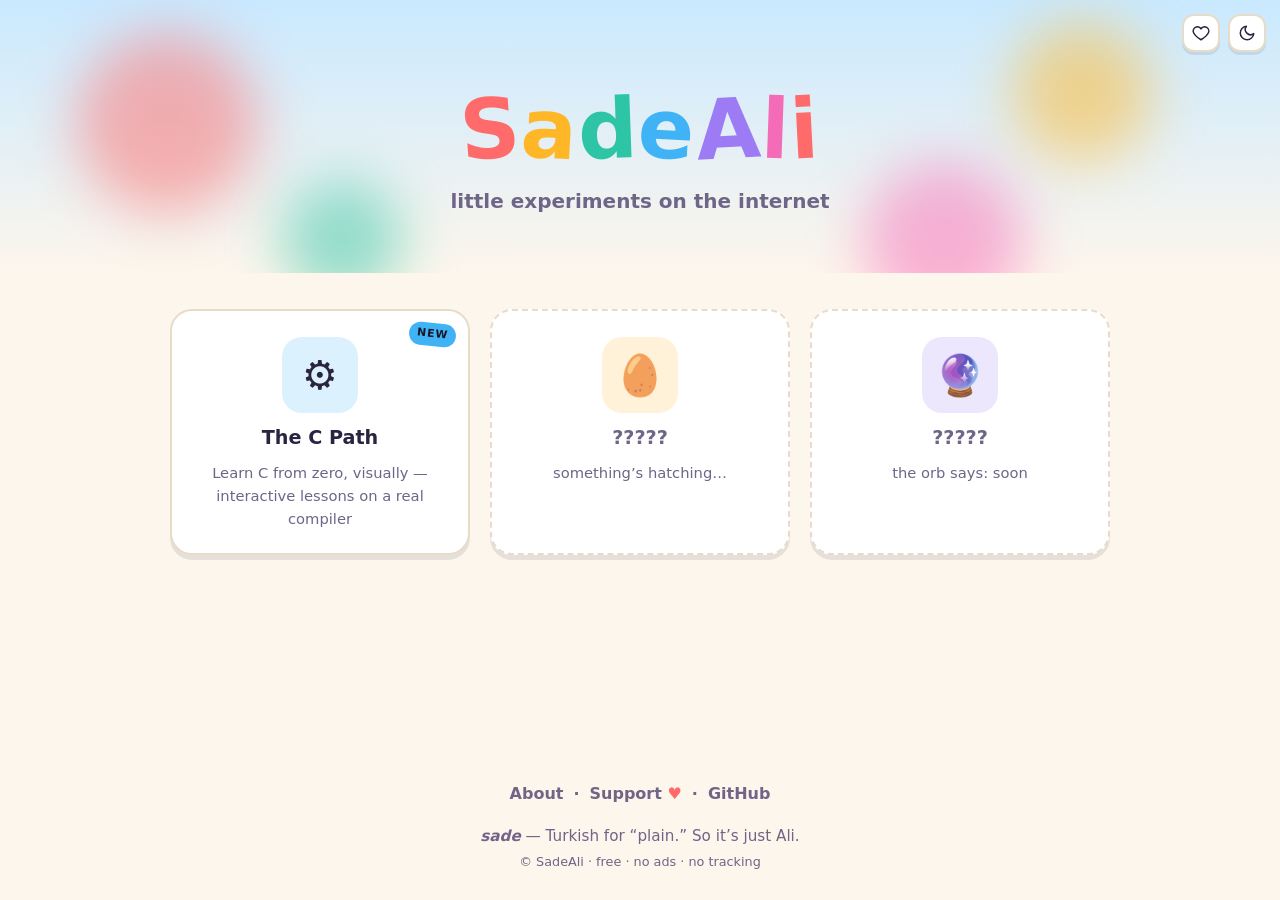
==== index.html @ f3c20641 "Review fixes: no-JS dark theme tokens, WCAG AA contrast, [hidden] guard, og:image + twitter cards, e" ====
<!DOCTYPE html>
<html lang="en">
<head>
<meta charset="UTF-8">
<meta name="viewport" content="width=device-width, initial-scale=1.0">
<title>SadeAli — little experiments on the internet</title>
<meta name="description" content="A growing toybox of small interactive experiments — games, tools and explorables. Free, in your browser, no ads, no signup.">
<meta property="og:type" content="website">
<meta property="og:title" content="SadeAli — little experiments on the internet">
<meta property="og:description" content="A growing toybox of small interactive experiments — games, tools and explorables. Free, no ads, no signup.">
<meta property="og:site_name" content="SadeAli">
<meta property="og:url" content="https://sadeali.com/">
<meta property="og:image" content="https://sadeali.com/og.png">
<meta property="og:image:width" content="1200">
<meta property="og:image:height" content="630">
<meta property="og:image:alt" content="SadeAli — little experiments on the internet">
<link rel="canonical" href="https://sadeali.com/">
<meta name="twitter:card" content="summary_large_image">
<meta name="twitter:title" content="SadeAli — little experiments on the internet">
<meta name="twitter:description" content="A growing toybox of small interactive experiments. Free, no ads, no signup.">
<meta name="twitter:image" content="https://sadeali.com/og.png">
<link rel="icon" href="data:image/svg+xml,&lt;svg xmlns='http://www.w3.org/2000/svg' viewBox='0 0 100 100'&gt;&lt;text y='.9em' font-size='90'&gt;🧸&lt;/text&gt;&lt;/svg&gt;">
<link rel="stylesheet" href="css/style.css">
<script>
(function(){var t=null;try{t=localStorage.getItem('sadeali-theme');}catch(e){}if(!t)t=matchMedia('(prefers-color-scheme: dark)').matches?'dark':'light';document.documentElement.dataset.theme=t;})();
</script>
<script type="application/ld+json">
{
  "@context": "https://schema.org",
  "@graph": [
    {"@type": "WebSite", "name": "SadeAli", "url": "https://sadeali.com/"},
    {"@type": "Person", "name": "SadeAli", "url": "https://sadeali.com/about/", "sameAs": ["https://github.com/SadeAli"]}
  ]
}
</script>
</head>
<body>
<a class="skip" href="#projects">Skip to projects</a>

<header class="hero">
  <div class="corner-controls">
    <a class="iconbtn" href="support/" title="Support this site" aria-label="Support this site">
      <svg viewBox="0 0 24 24" width="18" height="18" aria-hidden="true"><path d="M12 21s-7.5-4.6-9.7-9A5.4 5.4 0 0 1 12 6.6 5.4 5.4 0 0 1 21.7 12c-2.2 4.4-9.7 9-9.7 9Z" stroke="currentColor" stroke-width="2" fill="none" stroke-linejoin="round"/></svg>
    </a>
    <button class="iconbtn" id="themeToggle" aria-label="Toggle light or dark theme" title="Toggle theme" hidden>
      <svg class="ic-moon" viewBox="0 0 24 24" width="18" height="18" aria-hidden="true"><path d="M21 12.8A9 9 0 1 1 11.2 3a7 7 0 0 0 9.8 9.8Z" stroke="currentColor" stroke-width="2" fill="none" stroke-linejoin="round"/></svg>
      <svg class="ic-sun" viewBox="0 0 24 24" width="18" height="18" aria-hidden="true"><circle cx="12" cy="12" r="4" stroke="currentColor" stroke-width="2" fill="none"/><path d="M12 2v2m0 16v2M2 12h2m16 0h2M4.9 4.9l1.4 1.4m11.4 11.4 1.4 1.4M19.1 4.9l-1.4 1.4M6.3 17.7l-1.4 1.4" stroke="currentColor" stroke-width="2" stroke-linecap="round"/></svg>
    </button>
  </div>
  <div class="blobs" aria-hidden="true"><i class="blob b1"></i><i class="blob b2"></i><i class="blob b3"></i><i class="blob b4"></i></div>
  <h1 class="wordmark" aria-label="SadeAli"><span aria-hidden="true">S</span><span aria-hidden="true">a</span><span aria-hidden="true">d</span><span aria-hidden="true">e</span><span aria-hidden="true">A</span><span aria-hidden="true">l</span><span aria-hidden="true">i</span></h1>
  <p class="tagline">little experiments on the internet</p>
</header>

<main id="projects">
  <ul class="grid" aria-label="Projects">
    <li>
      <a class="card accent-sky" href="https://waytoc.sadeali.com/">
        <span class="badge">NEW</span>
        <span class="card-icon" aria-hidden="true">⚙️</span>
        <h2 class="card-title">The C Path</h2>
        <p class="card-tagline">Learn C from zero, visually — interactive lessons on a real compiler</p>
      </a>
    </li>
    <li>
      <div class="card card-soon accent-sunny">
        <span class="card-icon" aria-hidden="true">🥚</span>
        <h2 class="card-title">?????</h2>
        <p class="card-tagline">something’s hatching…</p>
      </div>
    </li>
    <li>
      <div class="card card-soon accent-lilac">
        <span class="card-icon" aria-hidden="true">🔮</span>
        <h2 class="card-title">?????</h2>
        <p class="card-tagline">the orb says: soon</p>
      </div>
    </li>
  </ul>
</main>

<footer class="footer">
  <nav class="footnav" aria-label="Site links">
    <a href="about/">About</a>
    <span aria-hidden="true">·</span>
    <a href="support/">Support <span class="heart-ink" aria-hidden="true">♥</span></a>
    <span aria-hidden="true">·</span>
    <a href="https://github.com/SadeAli" rel="me noopener">GitHub</a>
    <span id="supportLinks"></span>
  </nav>
  <p class="brandstory"><em lang="tr">sade</em> — Turkish for “plain.” So it’s just Ali.</p>
  <p class="fineprint">© SadeAli · free · no ads · no tracking</p>
</footer>

<script src="js/support-config.js"></script>
<script src="js/main.js"></script>
</body>
</html>
---- css/style.css ----
/* ============================================================
   sadeali.com — playful toybox theme.
   Zero dependencies, no external fonts; system rounded stack.
   Tokens first, then hero, cards, inner pages, footer.
   ============================================================ */

:root {
  --bg: #FDF6EC;
  --card: #FFFFFF;
  --ink: #2B2440;
  --muted: #6E6587;
  --line: #E8DCC8;
  --shadow: rgba(43, 36, 64, 0.10);
  --hero-from: #C9E9FF;
  --focus: #1A73AD;
  --link: #1A73AD;
  --blob-alpha: 0.5;

  --coral: #FF6B6B;
  --sunny: #FFB627;
  --mint: #2EC4A6;
  --sky: #3FB3F6;
  --lilac: #9D7BF4;
  --bubblegum: #F46BB8;
}

:root[data-theme="dark"] {
  --bg: #1A1626;
  --card: #241E35;
  --ink: #F3EEFF;
  --muted: #A79FC2;
  --line: #372E52;
  --shadow: rgba(0, 0, 0, 0.45);
  --hero-from: #2A2350;
  --focus: #9D7BF4;
  --link: var(--sky);
  --blob-alpha: 0.28;
}

/* No-JS visitors still get their preferred scheme. */
@media (prefers-color-scheme: dark) {
  :root:not([data-theme="light"]) {
    --bg: #1A1626;
    --card: #241E35;
    --ink: #F3EEFF;
    --muted: #A79FC2;
    --line: #372E52;
    --shadow: rgba(0, 0, 0, 0.45);
    --hero-from: #2A2350;
    --focus: #9D7BF4;
    --link: var(--sky);
    --blob-alpha: 0.28;
  }
}

.accent-coral { --accent: var(--coral); }
.accent-sunny { --accent: var(--sunny); }
.accent-mint { --accent: var(--mint); }
.accent-sky { --accent: var(--sky); }
.accent-lilac { --accent: var(--lilac); }
.accent-bubblegum { --accent: var(--bubblegum); }

* { box-sizing: border-box; }

/* The Stage-0 reveal depends on [hidden] beating component display rules
   (UA stylesheets don't always apply it with !important). */
[hidden] { display: none !important; }

html { height: 100%; }

body {
  margin: 0;
  min-height: 100%;
  display: flex;
  flex-direction: column;
  background: var(--bg);
  color: var(--ink);
  font-family: ui-rounded, "SF Pro Rounded", "Nunito", "Quicksand", "Varela Round", "Trebuchet MS", system-ui, sans-serif;
  line-height: 1.55;
  -webkit-font-smoothing: antialiased;
}

a { color: inherit; }

.skip {
  position: absolute;
  left: -9999px;
  top: 0;
  background: var(--card);
  color: var(--ink);
  padding: 10px 16px;
  border-radius: 0 0 12px 0;
  z-index: 20;
}
.skip:focus { left: 0; }

:is(a, button, input, [tabindex]):focus-visible {
  outline: 3px solid var(--focus);
  outline-offset: 3px;
}

/* ===== Corner controls (theme toggle, support heart) ===== */

.corner-controls {
  position: absolute;
  top: 14px;
  right: 14px;
  display: flex;
  gap: 8px;
  z-index: 5;
}

.iconbtn {
  display: inline-flex;
  align-items: center;
  justify-content: center;
  width: 38px;
  height: 38px;
  border-radius: 12px;
  border: 2px solid var(--line);
  background: var(--card);
  color: var(--ink);
  cursor: pointer;
  padding: 0;
  box-shadow: 0 3px 0 var(--shadow);
  transition: transform 0.15s ease, box-shadow 0.15s ease;
}
.iconbtn:hover { transform: translateY(-2px); box-shadow: 0 5px 0 var(--shadow); }
.iconbtn:active { transform: translateY(1px); box-shadow: 0 1px 0 var(--shadow); }

:root[data-theme="dark"] .ic-moon { display: none; }
:root:not([data-theme="dark"]) .ic-sun { display: none; }
/* No-JS visitors never get a data-theme attribute; source order lets these
   win the specificity tie so OS-dark users still see the right icon. */
@media (prefers-color-scheme: dark) {
  :root:not([data-theme="light"]) .ic-moon { display: none; }
  :root:not([data-theme="light"]) .ic-sun { display: inline; }
}

/* ===== Hero ===== */

.hero {
  position: relative;
  overflow: hidden;
  text-align: center;
  padding: 84px 20px 56px;
  background: linear-gradient(180deg, var(--hero-from) 0%, var(--bg) 100%);
}

.blobs { position: absolute; inset: 0; pointer-events: none; }

.blob {
  position: absolute;
  border-radius: 50%;
  filter: blur(28px);
  opacity: var(--blob-alpha);
  animation: drift 12s ease-in-out infinite alternate;
}
.b1 { width: 180px; height: 180px; left: 6%; top: 12%; background: var(--coral); animation-duration: 13s; }
.b2 { width: 140px; height: 140px; right: 10%; top: 8%; background: var(--sunny); animation-duration: 10s; animation-delay: -3s; }
.b3 { width: 120px; height: 120px; left: 22%; bottom: -10%; background: var(--mint); animation-duration: 15s; animation-delay: -6s; }
.b4 { width: 160px; height: 160px; right: 20%; bottom: -18%; background: var(--bubblegum); animation-duration: 11s; animation-delay: -8s; }

@keyframes drift {
  from { transform: translate(0, 0) scale(1); }
  to { transform: translate(24px, -18px) scale(1.12); }
}

.wordmark {
  position: relative;
  margin: 0;
  font-size: clamp(2.8rem, 10vw, 5.2rem);
  font-weight: 900;
  letter-spacing: 0.01em;
  line-height: 1.1;
}

.wordmark span { display: inline-block; }
.wordmark span:nth-child(1) { color: var(--coral); transform: rotate(-4deg); }
.wordmark span:nth-child(2) { color: var(--sunny); transform: rotate(3deg); }
.wordmark span:nth-child(3) { color: var(--mint); transform: rotate(-2deg); }
.wordmark span:nth-child(4) { color: var(--sky); transform: rotate(3deg); }
.wordmark span:nth-child(5) { color: var(--lilac); transform: rotate(-3deg); }
.wordmark span:nth-child(6) { color: var(--bubblegum); transform: rotate(2deg); }
.wordmark span:nth-child(7) { color: var(--coral); transform: rotate(-3deg); }

.wordmark:hover span { animation: hop 0.5s ease; }
.wordmark span:nth-child(2) { animation-delay: 0.04s; }
.wordmark span:nth-child(3) { animation-delay: 0.08s; }
.wordmark span:nth-child(4) { animation-delay: 0.12s; }
.wordmark span:nth-child(5) { animation-delay: 0.16s; }
.wordmark span:nth-child(6) { animation-delay: 0.2s; }
.wordmark span:nth-child(7) { animation-delay: 0.24s; }

@keyframes hop {
  30% { transform: translateY(-12px); }
  60% { transform: translateY(2px); }
}

.tagline {
  position: relative;
  margin: 10px 0 0;
  font-size: clamp(1rem, 3vw, 1.25rem);
  color: var(--muted);
  font-weight: 600;
}

/* ===== Project grid ===== */

main { flex: 1; width: 100%; }

.grid {
  list-style: none;
  margin: 0 auto;
  padding: 36px 20px 20px;
  max-width: 980px;
  display: grid;
  grid-template-columns: repeat(auto-fill, minmax(240px, 1fr));
  gap: 20px;
}

.grid > li { animation: rise 0.5s ease backwards; }
.grid > li:nth-child(2) { animation-delay: 0.07s; }
.grid > li:nth-child(3) { animation-delay: 0.14s; }
.grid > li:nth-child(4) { animation-delay: 0.21s; }
.grid > li:nth-child(5) { animation-delay: 0.28s; }
.grid > li:nth-child(6) { animation-delay: 0.35s; }

@keyframes rise {
  from { opacity: 0; transform: translateY(14px); }
}

.card {
  position: relative;
  display: flex;
  flex-direction: column;
  align-items: center;
  gap: 10px;
  height: 100%;
  padding: 26px 20px 22px;
  text-align: center;
  text-decoration: none;
  background: var(--card);
  border: 2px solid var(--line);
  border-radius: 22px;
  box-shadow: 0 5px 0 var(--shadow);
  transition: transform 0.18s ease, box-shadow 0.18s ease, border-color 0.18s ease;
}

a.card:hover, a.card:focus-visible {
  transform: translateY(-6px) rotate(-1.2deg);
  border-color: var(--accent);
  box-shadow: 0 11px 0 color-mix(in srgb, var(--accent) 35%, transparent);
}

.card-icon {
  display: grid;
  place-items: center;
  width: 76px;
  height: 76px;
  font-size: 40px;
  border-radius: 20px;
  background: color-mix(in srgb, var(--accent) 18%, transparent);
}

.card-title { margin: 0; font-size: 1.2rem; font-weight: 800; }
.card-tagline { margin: 0; font-size: 0.92rem; color: var(--muted); }

.badge {
  position: absolute;
  top: 12px;
  right: 12px;
  font-size: 0.68rem;
  font-weight: 900;
  letter-spacing: 0.08em;
  color: #1A1626; /* dark ink passes AA on every accent, both themes */
  background: var(--accent);
  padding: 3px 8px;
  border-radius: 999px;
  transform: rotate(6deg);
}

.card-soon { border-style: dashed; }
.card-soon .card-title, .card-soon .card-tagline { color: var(--muted); }
.card-soon .card-icon { animation: wobble 3.2s ease-in-out infinite; }
.grid > li:nth-child(even) .card-soon .card-icon { animation-delay: -1.6s; }

@keyframes wobble {
  0%, 100% { transform: rotate(0deg); }
  20% { transform: rotate(-5deg); }
  40% { transform: rotate(4deg); }
  60% { transform: rotate(-3deg); }
  80% { transform: rotate(2deg); }
}

/* ===== Inner pages (about, support, 404) ===== */

.topbar {
  display: flex;
  align-items: center;
  gap: 8px;
  padding: 14px;
}

.backlink {
  display: inline-flex;
  align-items: center;
  gap: 6px;
  font-weight: 800;
  text-decoration: none;
  padding: 8px 14px;
  border: 2px solid var(--line);
  border-radius: 12px;
  background: var(--card);
  box-shadow: 0 3px 0 var(--shadow);
  transition: transform 0.15s ease, box-shadow 0.15s ease;
}
.backlink:hover { transform: translateY(-2px); box-shadow: 0 5px 0 var(--shadow); }

.topbar-spacer { flex: 1; }

.page {
  width: 100%;
  max-width: 640px;
  margin: 0 auto;
  padding: 12px 20px 48px;
}

.page h1 {
  font-size: clamp(1.9rem, 6vw, 2.6rem);
  font-weight: 900;
  line-height: 1.15;
  margin: 0.4em 0 0.5em;
}

.page h2 { font-size: 1.25rem; font-weight: 800; margin: 1.6em 0 0.4em; }
.page p, .page li { color: var(--ink); }
.page .lede { font-size: 1.1rem; color: var(--muted); font-weight: 600; }
.page a { color: var(--link); font-weight: 700; text-decoration-thickness: 2px; }

.page ul.fancy { list-style: none; padding: 0; }
.page ul.fancy li {
  margin: 10px 0;
  padding: 12px 16px;
  background: var(--card);
  border: 2px solid var(--line);
  border-radius: 14px;
  box-shadow: 0 3px 0 var(--shadow);
}

.btnrow { display: flex; flex-wrap: wrap; gap: 12px; margin: 16px 0; }

.btn {
  display: inline-flex;
  align-items: center;
  gap: 8px;
  padding: 12px 20px;
  font-size: 1rem;
  font-weight: 800;
  font-family: inherit;
  text-decoration: none;
  color: var(--ink);
  background: color-mix(in srgb, var(--accent, var(--sky)) 26%, var(--card));
  border: 2px solid var(--accent, var(--sky));
  border-radius: 14px;
  cursor: pointer;
  box-shadow: 0 4px 0 color-mix(in srgb, var(--accent, var(--sky)) 45%, transparent);
  transition: transform 0.15s ease, box-shadow 0.15s ease;
}
.btn:hover { transform: translateY(-3px); box-shadow: 0 7px 0 color-mix(in srgb, var(--accent, var(--sky)) 45%, transparent); }
.btn:active { transform: translateY(1px); box-shadow: 0 1px 0 color-mix(in srgb, var(--accent, var(--sky)) 45%, transparent); }

.newsletter-form { display: flex; flex-wrap: wrap; gap: 10px; margin: 14px 0; }
.newsletter-form input[type="email"] {
  flex: 1;
  min-width: 200px;
  padding: 12px 14px;
  font-size: 1rem;
  font-family: inherit;
  color: var(--ink);
  background: var(--card);
  border: 2px solid var(--line);
  border-radius: 14px;
}

.supporters { list-style: none; padding: 0; display: flex; flex-wrap: wrap; gap: 10px; }
.supporters li {
  padding: 8px 14px;
  font-weight: 700;
  background: var(--card);
  border: 2px solid var(--line);
  border-radius: 999px;
  box-shadow: 0 3px 0 var(--shadow);
}

/* ===== 404 ===== */

.lost {
  flex: 1;
  display: flex;
  flex-direction: column;
  align-items: center;
  justify-content: center;
  text-align: center;
  padding: 40px 20px;
}
.lost .bigicon { font-size: 84px; animation: wobble 3.2s ease-in-out infinite; }
.lost h1 { font-size: clamp(1.8rem, 6vw, 2.4rem); font-weight: 900; margin: 12px 0 6px; }
.lost p { color: var(--muted); font-weight: 600; margin: 0 0 22px; }

/* ===== Footer ===== */

.footer {
  text-align: center;
  padding: 40px 20px 28px;
  color: var(--muted);
}

.footnav {
  display: flex;
  flex-wrap: wrap;
  align-items: center;
  justify-content: center;
  gap: 10px;
  font-weight: 700;
}
.footnav a { text-decoration: none; }
.footnav a:hover { text-decoration: underline; text-decoration-thickness: 2px; }
#supportLinks { display: contents; }

.heart-ink { color: var(--coral); }

.brandstory { margin: 18px 0 4px; font-size: 0.95rem; }
.brandstory em { font-weight: 700; }

.fineprint { margin: 0; font-size: 0.8rem; }

/* ===== Motion & small screens ===== */

@media (prefers-reduced-motion: reduce) {
  *, *::before, *::after {
    animation-duration: 0.01ms !important;
    animation-iteration-count: 1 !important;
    transition-duration: 0.01ms !important;
  }
}

@media (max-width: 480px) {
  .hero { padding: 76px 16px 44px; }
  .grid { grid-template-columns: 1fr 1fr; gap: 12px; padding: 28px 14px 16px; }
  .card { padding: 20px 12px 16px; }
  .card-icon { width: 60px; height: 60px; font-size: 32px; }
  .card-title { font-size: 1.05rem; }
  .card-tagline { font-size: 0.85rem; }
}
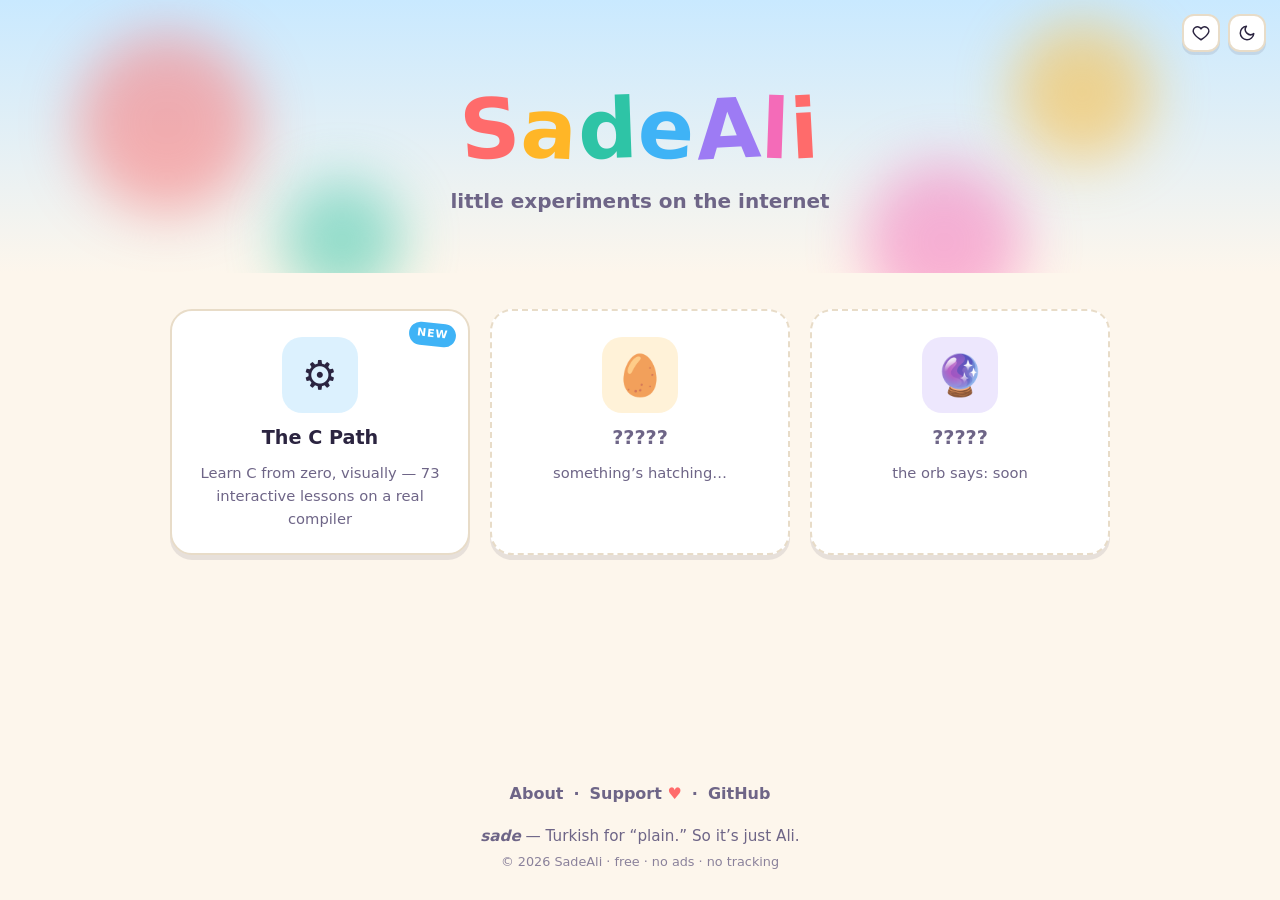
==== commit bc36dd1a: "Hub scaffolding: toybox landing page, about/support pages, Stage-0 donation switches Co-Authored-By:" ====
--- a/index.html
+++ b/index.html
@@ -10,19 +10,14 @@
 <meta property="og:description" content="A growing toybox of small interactive experiments — games, tools and explorables. Free, no ads, no signup.">
 <meta property="og:site_name" content="SadeAli">
 <meta property="og:url" content="https://sadeali.com/">
-<meta property="og:image" content="https://sadeali.com/og.png">
-<meta property="og:image:width" content="1200">
-<meta property="og:image:height" content="630">
-<meta property="og:image:alt" content="SadeAli — little experiments on the internet">
 <link rel="canonical" href="https://sadeali.com/">
-<meta name="twitter:card" content="summary_large_image">
+<meta name="twitter:card" content="summary">
 <meta name="twitter:title" content="SadeAli — little experiments on the internet">
 <meta name="twitter:description" content="A growing toybox of small interactive experiments. Free, no ads, no signup.">
-<meta name="twitter:image" content="https://sadeali.com/og.png">
 <link rel="icon" href="data:image/svg+xml,&lt;svg xmlns='http://www.w3.org/2000/svg' viewBox='0 0 100 100'&gt;&lt;text y='.9em' font-size='90'&gt;🧸&lt;/text&gt;&lt;/svg&gt;">
 <link rel="stylesheet" href="css/style.css">
 <script>
-(function(){var t=null;try{t=localStorage.getItem('sadeali-theme');}catch(e){}if(!t)t=matchMedia('(prefers-color-scheme: dark)').matches?'dark':'light';document.documentElement.dataset.theme=t;})();
+(function(){try{var t=localStorage.getItem('sadeali-theme');if(!t)t=matchMedia('(prefers-color-scheme: dark)').matches?'dark':'light';document.documentElement.dataset.theme=t;}catch(e){}})();
 </script>
 <script type="application/ld+json">
 {
@@ -42,7 +37,7 @@
     <a class="iconbtn" href="support/" title="Support this site" aria-label="Support this site">
       <svg viewBox="0 0 24 24" width="18" height="18" aria-hidden="true"><path d="M12 21s-7.5-4.6-9.7-9A5.4 5.4 0 0 1 12 6.6 5.4 5.4 0 0 1 21.7 12c-2.2 4.4-9.7 9-9.7 9Z" stroke="currentColor" stroke-width="2" fill="none" stroke-linejoin="round"/></svg>
     </a>
-    <button class="iconbtn" id="themeToggle" aria-label="Toggle light or dark theme" title="Toggle theme" hidden>
+    <button class="iconbtn" id="themeToggle" aria-label="Toggle light or dark theme" title="Toggle theme">
       <svg class="ic-moon" viewBox="0 0 24 24" width="18" height="18" aria-hidden="true"><path d="M21 12.8A9 9 0 1 1 11.2 3a7 7 0 0 0 9.8 9.8Z" stroke="currentColor" stroke-width="2" fill="none" stroke-linejoin="round"/></svg>
       <svg class="ic-sun" viewBox="0 0 24 24" width="18" height="18" aria-hidden="true"><circle cx="12" cy="12" r="4" stroke="currentColor" stroke-width="2" fill="none"/><path d="M12 2v2m0 16v2M2 12h2m16 0h2M4.9 4.9l1.4 1.4m11.4 11.4 1.4 1.4M19.1 4.9l-1.4 1.4M6.3 17.7l-1.4 1.4" stroke="currentColor" stroke-width="2" stroke-linecap="round"/></svg>
     </button>
@@ -59,7 +54,7 @@
         <span class="badge">NEW</span>
         <span class="card-icon" aria-hidden="true">⚙️</span>
         <h2 class="card-title">The C Path</h2>
-        <p class="card-tagline">Learn C from zero, visually — interactive lessons on a real compiler</p>
+        <p class="card-tagline">Learn C from zero, visually — 73 interactive lessons on a real compiler</p>
       </a>
     </li>
     <li>
@@ -89,7 +84,7 @@
     <span id="supportLinks"></span>
   </nav>
   <p class="brandstory"><em lang="tr">sade</em> — Turkish for “plain.” So it’s just Ali.</p>
-  <p class="fineprint">© SadeAli · free · no ads · no tracking</p>
+  <p class="fineprint">© 2026 SadeAli · free · no ads · no tracking</p>
 </footer>
 
 <script src="js/support-config.js"></script>
--- a/css/style.css
+++ b/css/style.css
@@ -12,9 +12,7 @@
   --line: #E8DCC8;
   --shadow: rgba(43, 36, 64, 0.10);
   --hero-from: #C9E9FF;
-  --focus: #1A73AD;
-  --link: #1A73AD;
-  --blob-alpha: 0.5;
+  --focus: #3FB3F6;
 
   --coral: #FF6B6B;
   --sunny: #FFB627;
@@ -33,8 +31,6 @@
   --shadow: rgba(0, 0, 0, 0.45);
   --hero-from: #2A2350;
   --focus: #9D7BF4;
-  --link: var(--sky);
-  --blob-alpha: 0.28;
 }
 
 /* No-JS visitors still get their preferred scheme. */
@@ -48,8 +44,6 @@
     --shadow: rgba(0, 0, 0, 0.45);
     --hero-from: #2A2350;
     --focus: #9D7BF4;
-    --link: var(--sky);
-    --blob-alpha: 0.28;
   }
 }
 
@@ -62,10 +56,6 @@
 
 * { box-sizing: border-box; }
 
-/* The Stage-0 reveal depends on [hidden] beating component display rules
-   (UA stylesheets don't always apply it with !important). */
-[hidden] { display: none !important; }
-
 html { height: 100%; }
 
 body {
@@ -97,6 +87,7 @@
 :is(a, button, input, [tabindex]):focus-visible {
   outline: 3px solid var(--focus);
   outline-offset: 3px;
+  border-radius: 6px;
 }
 
 /* ===== Corner controls (theme toggle, support heart) ===== */
@@ -130,12 +121,6 @@
 
 :root[data-theme="dark"] .ic-moon { display: none; }
 :root:not([data-theme="dark"]) .ic-sun { display: none; }
-/* No-JS visitors never get a data-theme attribute; source order lets these
-   win the specificity tie so OS-dark users still see the right icon. */
-@media (prefers-color-scheme: dark) {
-  :root:not([data-theme="light"]) .ic-moon { display: none; }
-  :root:not([data-theme="light"]) .ic-sun { display: inline; }
-}
 
 /* ===== Hero ===== */
 
@@ -153,9 +138,10 @@
   position: absolute;
   border-radius: 50%;
   filter: blur(28px);
-  opacity: var(--blob-alpha);
+  opacity: 0.5;
   animation: drift 12s ease-in-out infinite alternate;
 }
+:root[data-theme="dark"] .blob { opacity: 0.28; }
 .b1 { width: 180px; height: 180px; left: 6%; top: 12%; background: var(--coral); animation-duration: 13s; }
 .b2 { width: 140px; height: 140px; right: 10%; top: 8%; background: var(--sunny); animation-duration: 10s; animation-delay: -3s; }
 .b3 { width: 120px; height: 120px; left: 22%; bottom: -10%; background: var(--mint); animation-duration: 15s; animation-delay: -6s; }
@@ -273,17 +259,18 @@
   font-size: 0.68rem;
   font-weight: 900;
   letter-spacing: 0.08em;
-  color: #1A1626; /* dark ink passes AA on every accent, both themes */
+  color: #fff;
   background: var(--accent);
   padding: 3px 8px;
   border-radius: 999px;
   transform: rotate(6deg);
 }
+:root[data-theme="dark"] .badge { color: #1A1626; }
 
 .card-soon { border-style: dashed; }
 .card-soon .card-title, .card-soon .card-tagline { color: var(--muted); }
 .card-soon .card-icon { animation: wobble 3.2s ease-in-out infinite; }
-.grid > li:nth-child(even) .card-soon .card-icon { animation-delay: -1.6s; }
+.card-soon:nth-of-type(odd) .card-icon { animation-delay: -1.6s; }
 
 @keyframes wobble {
   0%, 100% { transform: rotate(0deg); }
@@ -336,7 +323,8 @@
 .page h2 { font-size: 1.25rem; font-weight: 800; margin: 1.6em 0 0.4em; }
 .page p, .page li { color: var(--ink); }
 .page .lede { font-size: 1.1rem; color: var(--muted); font-weight: 600; }
-.page a { color: var(--link); font-weight: 700; text-decoration-thickness: 2px; }
+.page a { color: var(--sky); font-weight: 700; text-decoration-thickness: 2px; }
+:root:not([data-theme="dark"]) .page a { color: #1D7FBF; }
 
 .page ul.fancy { list-style: none; padding: 0; }
 .page ul.fancy li {
@@ -433,7 +421,7 @@
 .brandstory { margin: 18px 0 4px; font-size: 0.95rem; }
 .brandstory em { font-weight: 700; }
 
-.fineprint { margin: 0; font-size: 0.8rem; }
+.fineprint { margin: 0; font-size: 0.8rem; opacity: 0.8; }
 
 /* ===== Motion & small screens ===== */
 
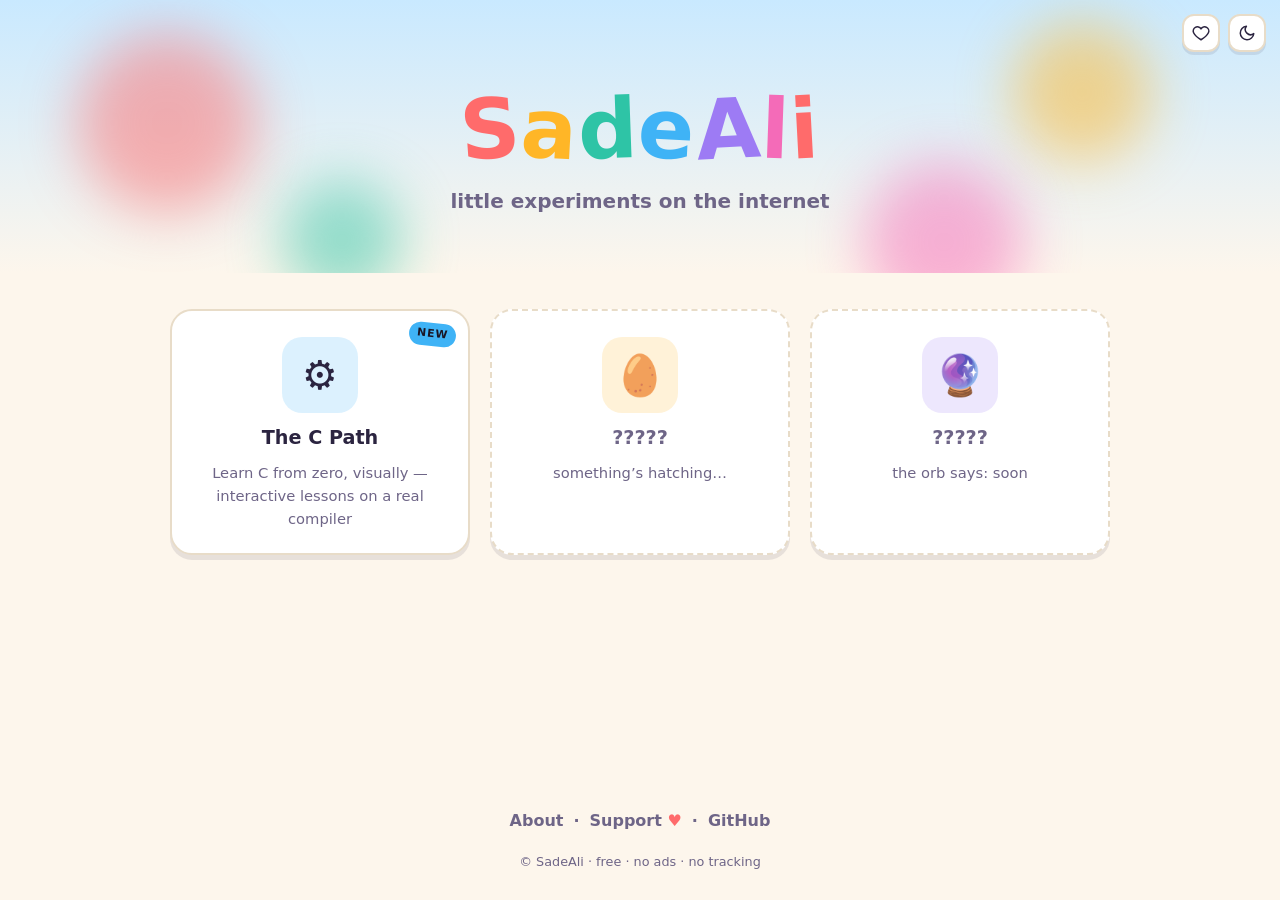
==== commit 8c005cff: "Identity round 2: drop name-meaning copy, reposition maker as programmer/security/artist, wire 5-pla" ====
--- a/index.html
+++ b/index.html
@@ -4,20 +4,25 @@
 <meta charset="UTF-8">
 <meta name="viewport" content="width=device-width, initial-scale=1.0">
 <title>SadeAli — little experiments on the internet</title>
-<meta name="description" content="A growing toybox of small interactive experiments — games, tools and explorables. Free, in your browser, no ads, no signup.">
+<meta name="description" content="A growing collection of small interactive experiments — games, tools and explorables. Free, in your browser, no ads, no signup.">
 <meta property="og:type" content="website">
 <meta property="og:title" content="SadeAli — little experiments on the internet">
-<meta property="og:description" content="A growing toybox of small interactive experiments — games, tools and explorables. Free, no ads, no signup.">
+<meta property="og:description" content="A growing collection of small interactive experiments — games, tools and explorables. Free, no ads, no signup.">
 <meta property="og:site_name" content="SadeAli">
 <meta property="og:url" content="https://sadeali.com/">
+<meta property="og:image" content="https://sadeali.com/og.png">
+<meta property="og:image:width" content="1200">
+<meta property="og:image:height" content="630">
+<meta property="og:image:alt" content="SadeAli — little experiments on the internet">
 <link rel="canonical" href="https://sadeali.com/">
-<meta name="twitter:card" content="summary">
+<meta name="twitter:card" content="summary_large_image">
 <meta name="twitter:title" content="SadeAli — little experiments on the internet">
-<meta name="twitter:description" content="A growing toybox of small interactive experiments. Free, no ads, no signup.">
-<link rel="icon" href="data:image/svg+xml,&lt;svg xmlns='http://www.w3.org/2000/svg' viewBox='0 0 100 100'&gt;&lt;text y='.9em' font-size='90'&gt;🧸&lt;/text&gt;&lt;/svg&gt;">
+<meta name="twitter:description" content="A growing collection of small interactive experiments. Free, no ads, no signup.">
+<meta name="twitter:image" content="https://sadeali.com/og.png">
+<link rel="icon" href="data:image/svg+xml,&lt;svg xmlns='http://www.w3.org/2000/svg' viewBox='0 0 100 100'&gt;&lt;text y='.9em' font-size='90'&gt;🧪&lt;/text&gt;&lt;/svg&gt;">
 <link rel="stylesheet" href="css/style.css">
 <script>
-(function(){try{var t=localStorage.getItem('sadeali-theme');if(!t)t=matchMedia('(prefers-color-scheme: dark)').matches?'dark':'light';document.documentElement.dataset.theme=t;}catch(e){}})();
+(function(){var t=null;try{t=localStorage.getItem('sadeali-theme');}catch(e){}if(!t)t=matchMedia('(prefers-color-scheme: dark)').matches?'dark':'light';document.documentElement.dataset.theme=t;})();
 </script>
 <script type="application/ld+json">
 {
@@ -37,7 +42,7 @@
     <a class="iconbtn" href="support/" title="Support this site" aria-label="Support this site">
       <svg viewBox="0 0 24 24" width="18" height="18" aria-hidden="true"><path d="M12 21s-7.5-4.6-9.7-9A5.4 5.4 0 0 1 12 6.6 5.4 5.4 0 0 1 21.7 12c-2.2 4.4-9.7 9-9.7 9Z" stroke="currentColor" stroke-width="2" fill="none" stroke-linejoin="round"/></svg>
     </a>
-    <button class="iconbtn" id="themeToggle" aria-label="Toggle light or dark theme" title="Toggle theme">
+    <button class="iconbtn" id="themeToggle" aria-label="Toggle light or dark theme" title="Toggle theme" hidden>
       <svg class="ic-moon" viewBox="0 0 24 24" width="18" height="18" aria-hidden="true"><path d="M21 12.8A9 9 0 1 1 11.2 3a7 7 0 0 0 9.8 9.8Z" stroke="currentColor" stroke-width="2" fill="none" stroke-linejoin="round"/></svg>
       <svg class="ic-sun" viewBox="0 0 24 24" width="18" height="18" aria-hidden="true"><circle cx="12" cy="12" r="4" stroke="currentColor" stroke-width="2" fill="none"/><path d="M12 2v2m0 16v2M2 12h2m16 0h2M4.9 4.9l1.4 1.4m11.4 11.4 1.4 1.4M19.1 4.9l-1.4 1.4M6.3 17.7l-1.4 1.4" stroke="currentColor" stroke-width="2" stroke-linecap="round"/></svg>
     </button>
@@ -54,7 +59,7 @@
         <span class="badge">NEW</span>
         <span class="card-icon" aria-hidden="true">⚙️</span>
         <h2 class="card-title">The C Path</h2>
-        <p class="card-tagline">Learn C from zero, visually — 73 interactive lessons on a real compiler</p>
+        <p class="card-tagline">Learn C from zero, visually — interactive lessons on a real compiler</p>
       </a>
     </li>
     <li>
@@ -83,8 +88,7 @@
     <a href="https://github.com/SadeAli" rel="me noopener">GitHub</a>
     <span id="supportLinks"></span>
   </nav>
-  <p class="brandstory"><em lang="tr">sade</em> — Turkish for “plain.” So it’s just Ali.</p>
-  <p class="fineprint">© 2026 SadeAli · free · no ads · no tracking</p>
+  <p class="fineprint">© SadeAli · free · no ads · no tracking</p>
 </footer>
 
 <script src="js/support-config.js"></script>
--- a/css/style.css
+++ b/css/style.css
@@ -1,5 +1,5 @@
 /* ============================================================
-   sadeali.com — playful toybox theme.
+   sadeali.com — playful theme.
    Zero dependencies, no external fonts; system rounded stack.
    Tokens first, then hero, cards, inner pages, footer.
    ============================================================ */
@@ -12,7 +12,9 @@
   --line: #E8DCC8;
   --shadow: rgba(43, 36, 64, 0.10);
   --hero-from: #C9E9FF;
-  --focus: #3FB3F6;
+  --focus: #1A73AD;
+  --link: #1A73AD;
+  --blob-alpha: 0.5;
 
   --coral: #FF6B6B;
   --sunny: #FFB627;
@@ -31,6 +33,8 @@
   --shadow: rgba(0, 0, 0, 0.45);
   --hero-from: #2A2350;
   --focus: #9D7BF4;
+  --link: var(--sky);
+  --blob-alpha: 0.28;
 }
 
 /* No-JS visitors still get their preferred scheme. */
@@ -44,6 +48,8 @@
     --shadow: rgba(0, 0, 0, 0.45);
     --hero-from: #2A2350;
     --focus: #9D7BF4;
+    --link: var(--sky);
+    --blob-alpha: 0.28;
   }
 }
 
@@ -56,6 +62,10 @@
 
 * { box-sizing: border-box; }
 
+/* The Stage-0 reveal depends on [hidden] beating component display rules
+   (UA stylesheets don't always apply it with !important). */
+[hidden] { display: none !important; }
+
 html { height: 100%; }
 
 body {
@@ -87,7 +97,6 @@
 :is(a, button, input, [tabindex]):focus-visible {
   outline: 3px solid var(--focus);
   outline-offset: 3px;
-  border-radius: 6px;
 }
 
 /* ===== Corner controls (theme toggle, support heart) ===== */
@@ -121,6 +130,12 @@
 
 :root[data-theme="dark"] .ic-moon { display: none; }
 :root:not([data-theme="dark"]) .ic-sun { display: none; }
+/* No-JS visitors never get a data-theme attribute; source order lets these
+   win the specificity tie so OS-dark users still see the right icon. */
+@media (prefers-color-scheme: dark) {
+  :root:not([data-theme="light"]) .ic-moon { display: none; }
+  :root:not([data-theme="light"]) .ic-sun { display: inline; }
+}
 
 /* ===== Hero ===== */
 
@@ -138,10 +153,9 @@
   position: absolute;
   border-radius: 50%;
   filter: blur(28px);
-  opacity: 0.5;
+  opacity: var(--blob-alpha);
   animation: drift 12s ease-in-out infinite alternate;
 }
-:root[data-theme="dark"] .blob { opacity: 0.28; }
 .b1 { width: 180px; height: 180px; left: 6%; top: 12%; background: var(--coral); animation-duration: 13s; }
 .b2 { width: 140px; height: 140px; right: 10%; top: 8%; background: var(--sunny); animation-duration: 10s; animation-delay: -3s; }
 .b3 { width: 120px; height: 120px; left: 22%; bottom: -10%; background: var(--mint); animation-duration: 15s; animation-delay: -6s; }
@@ -259,18 +273,17 @@
   font-size: 0.68rem;
   font-weight: 900;
   letter-spacing: 0.08em;
-  color: #fff;
+  color: #1A1626; /* dark ink passes AA on every accent, both themes */
   background: var(--accent);
   padding: 3px 8px;
   border-radius: 999px;
   transform: rotate(6deg);
 }
-:root[data-theme="dark"] .badge { color: #1A1626; }
 
 .card-soon { border-style: dashed; }
 .card-soon .card-title, .card-soon .card-tagline { color: var(--muted); }
 .card-soon .card-icon { animation: wobble 3.2s ease-in-out infinite; }
-.card-soon:nth-of-type(odd) .card-icon { animation-delay: -1.6s; }
+.grid > li:nth-child(even) .card-soon .card-icon { animation-delay: -1.6s; }
 
 @keyframes wobble {
   0%, 100% { transform: rotate(0deg); }
@@ -323,8 +336,7 @@
 .page h2 { font-size: 1.25rem; font-weight: 800; margin: 1.6em 0 0.4em; }
 .page p, .page li { color: var(--ink); }
 .page .lede { font-size: 1.1rem; color: var(--muted); font-weight: 600; }
-.page a { color: var(--sky); font-weight: 700; text-decoration-thickness: 2px; }
-:root:not([data-theme="dark"]) .page a { color: #1D7FBF; }
+.page a { color: var(--link); font-weight: 700; text-decoration-thickness: 2px; }
 
 .page ul.fancy { list-style: none; padding: 0; }
 .page ul.fancy li {
@@ -418,10 +430,7 @@
 
 .heart-ink { color: var(--coral); }
 
-.brandstory { margin: 18px 0 4px; font-size: 0.95rem; }
-.brandstory em { font-weight: 700; }
-
-.fineprint { margin: 0; font-size: 0.8rem; opacity: 0.8; }
+.fineprint { margin: 18px 0 0; font-size: 0.8rem; }
 
 /* ===== Motion & small screens ===== */
 
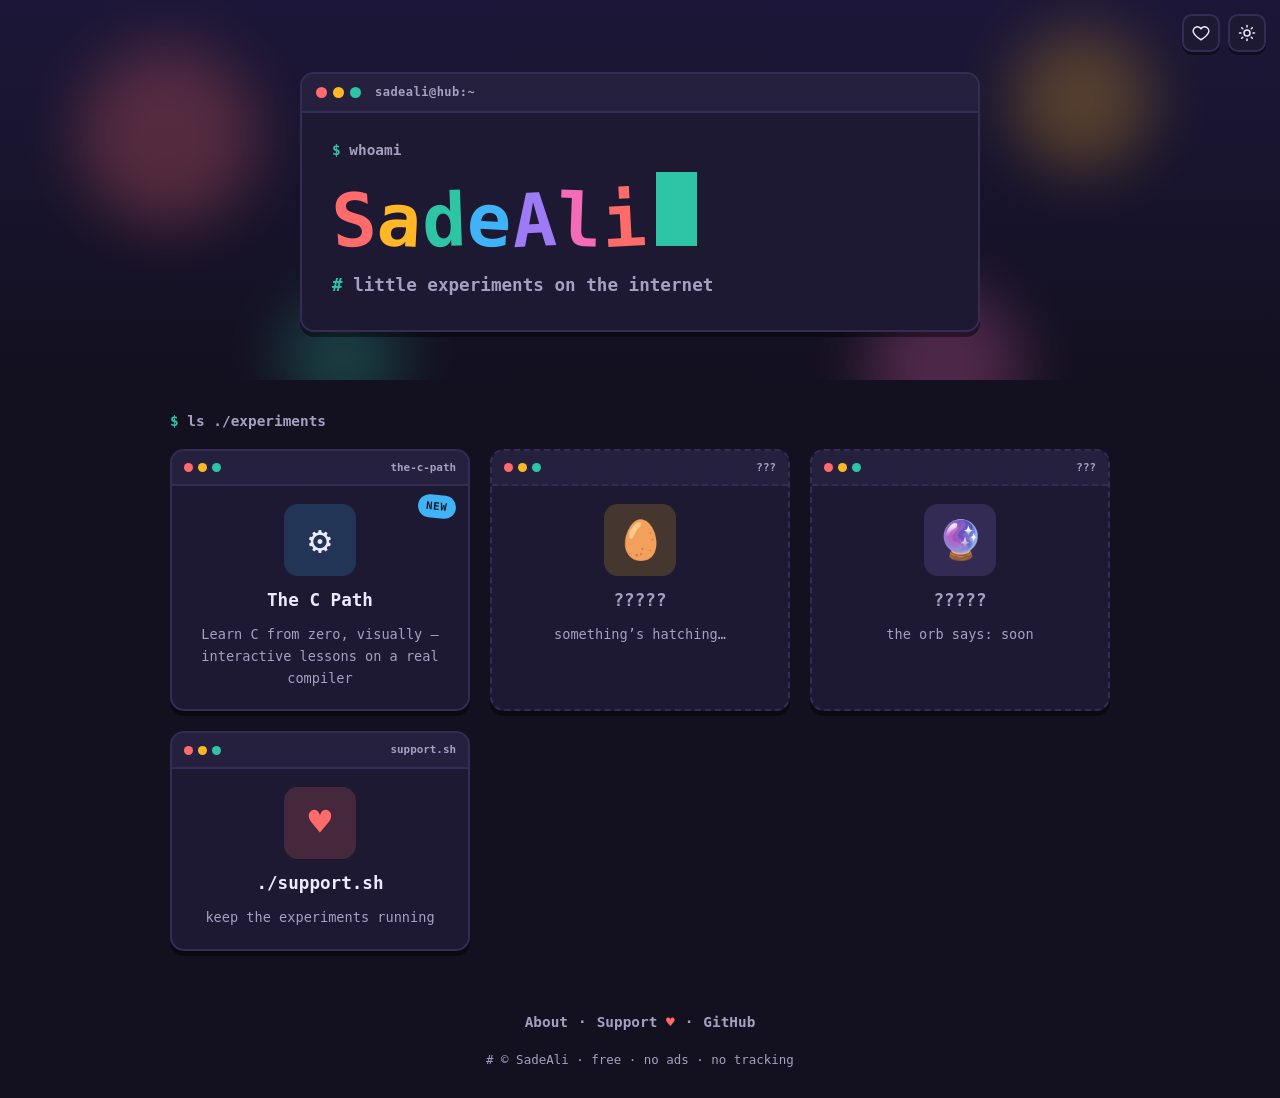
==== commit 34aa951c: "Friendly-terminal theme: dark-first mono design, terminal-window chrome, support.sh card - Hero and " ====
--- a/index.html
+++ b/index.html
@@ -22,7 +22,7 @@
 <link rel="icon" href="data:image/svg+xml,&lt;svg xmlns='http://www.w3.org/2000/svg' viewBox='0 0 100 100'&gt;&lt;text y='.9em' font-size='90'&gt;🧪&lt;/text&gt;&lt;/svg&gt;">
 <link rel="stylesheet" href="css/style.css">
 <script>
-(function(){var t=null;try{t=localStorage.getItem('sadeali-theme');}catch(e){}if(!t)t=matchMedia('(prefers-color-scheme: dark)').matches?'dark':'light';document.documentElement.dataset.theme=t;})();
+(function(){var t=null;try{t=localStorage.getItem('sadeali-theme');}catch(e){}document.documentElement.dataset.theme=(t==='light')?'light':'dark';})();
 </script>
 <script type="application/ld+json">
 {
@@ -39,7 +39,7 @@
 
 <header class="hero">
   <div class="corner-controls">
-    <a class="iconbtn" href="support/" title="Support this site" aria-label="Support this site">
+    <a class="iconbtn heartbtn" href="support/" title="Support this site" aria-label="Support this site">
       <svg viewBox="0 0 24 24" width="18" height="18" aria-hidden="true"><path d="M12 21s-7.5-4.6-9.7-9A5.4 5.4 0 0 1 12 6.6 5.4 5.4 0 0 1 21.7 12c-2.2 4.4-9.7 9-9.7 9Z" stroke="currentColor" stroke-width="2" fill="none" stroke-linejoin="round"/></svg>
     </a>
     <button class="iconbtn" id="themeToggle" aria-label="Toggle light or dark theme" title="Toggle theme" hidden>
@@ -48,35 +48,55 @@
     </button>
   </div>
   <div class="blobs" aria-hidden="true"><i class="blob b1"></i><i class="blob b2"></i><i class="blob b3"></i><i class="blob b4"></i></div>
-  <h1 class="wordmark" aria-label="SadeAli"><span aria-hidden="true">S</span><span aria-hidden="true">a</span><span aria-hidden="true">d</span><span aria-hidden="true">e</span><span aria-hidden="true">A</span><span aria-hidden="true">l</span><span aria-hidden="true">i</span></h1>
-  <p class="tagline">little experiments on the internet</p>
+  <div class="term hero-term">
+    <div class="term-bar" aria-hidden="true"><i class="dot d1"></i><i class="dot d2"></i><i class="dot d3"></i><span class="term-title">sadeali@hub:~</span></div>
+    <div class="term-body">
+      <p class="promptline" aria-hidden="true"><span class="prompt">$</span> whoami</p>
+      <h1 class="wordmark" aria-label="SadeAli"><span aria-hidden="true">S</span><span aria-hidden="true">a</span><span aria-hidden="true">d</span><span aria-hidden="true">e</span><span aria-hidden="true">A</span><span aria-hidden="true">l</span><span aria-hidden="true">i</span><span class="cursor" aria-hidden="true"></span></h1>
+      <p class="tagline"><span class="comment-hash" aria-hidden="true"># </span>little experiments on the internet</p>
+    </div>
+  </div>
 </header>
 
 <main id="projects">
-  <ul class="grid" aria-label="Projects">
-    <li>
-      <a class="card accent-sky" href="https://waytoc.sadeali.com/">
-        <span class="badge">NEW</span>
-        <span class="card-icon" aria-hidden="true">⚙️</span>
-        <h2 class="card-title">The C Path</h2>
-        <p class="card-tagline">Learn C from zero, visually — interactive lessons on a real compiler</p>
-      </a>
-    </li>
-    <li>
-      <div class="card card-soon accent-sunny">
-        <span class="card-icon" aria-hidden="true">🥚</span>
-        <h2 class="card-title">?????</h2>
-        <p class="card-tagline">something’s hatching…</p>
-      </div>
-    </li>
-    <li>
-      <div class="card card-soon accent-lilac">
-        <span class="card-icon" aria-hidden="true">🔮</span>
-        <h2 class="card-title">?????</h2>
-        <p class="card-tagline">the orb says: soon</p>
-      </div>
-    </li>
-  </ul>
+  <div class="gridwrap">
+    <p class="promptline lsline" aria-hidden="true"><span class="prompt">$</span> ls ./experiments</p>
+    <ul class="grid" aria-label="Projects">
+      <li>
+        <a class="card accent-sky" href="https://waytoc.sadeali.com/">
+          <span class="card-bar" aria-hidden="true"><i class="dot d1"></i><i class="dot d2"></i><i class="dot d3"></i><span class="card-slug">the-c-path</span></span>
+          <span class="badge">NEW</span>
+          <span class="card-icon" aria-hidden="true">⚙️</span>
+          <h2 class="card-title">The C Path</h2>
+          <p class="card-tagline">Learn C from zero, visually — interactive lessons on a real compiler</p>
+        </a>
+      </li>
+      <li>
+        <div class="card card-soon accent-sunny">
+          <span class="card-bar" aria-hidden="true"><i class="dot d1"></i><i class="dot d2"></i><i class="dot d3"></i><span class="card-slug">???</span></span>
+          <span class="card-icon" aria-hidden="true">🥚</span>
+          <h2 class="card-title">?????</h2>
+          <p class="card-tagline">something’s hatching…</p>
+        </div>
+      </li>
+      <li>
+        <div class="card card-soon accent-lilac">
+          <span class="card-bar" aria-hidden="true"><i class="dot d1"></i><i class="dot d2"></i><i class="dot d3"></i><span class="card-slug">???</span></span>
+          <span class="card-icon" aria-hidden="true">🔮</span>
+          <h2 class="card-title">?????</h2>
+          <p class="card-tagline">the orb says: soon</p>
+        </div>
+      </li>
+      <li>
+        <a class="card card-support accent-coral" href="support/">
+          <span class="card-bar" aria-hidden="true"><i class="dot d1"></i><i class="dot d2"></i><i class="dot d3"></i><span class="card-slug">support.sh</span></span>
+          <span class="card-icon" aria-hidden="true">♥</span>
+          <h2 class="card-title">./support.sh</h2>
+          <p class="card-tagline">keep the experiments running</p>
+        </a>
+      </li>
+    </ul>
+  </div>
 </main>
 
 <footer class="footer">
@@ -88,7 +108,7 @@
     <a href="https://github.com/SadeAli" rel="me noopener">GitHub</a>
     <span id="supportLinks"></span>
   </nav>
-  <p class="fineprint">© SadeAli · free · no ads · no tracking</p>
+  <p class="fineprint"><span aria-hidden="true"># </span>© SadeAli · free · no ads · no tracking</p>
 </footer>
 
 <script src="js/support-config.js"></script>
--- a/css/style.css
+++ b/css/style.css
@@ -1,10 +1,34 @@
 /* ============================================================
-   sadeali.com — playful theme.
-   Zero dependencies, no external fonts; system rounded stack.
-   Tokens first, then hero, cards, inner pages, footer.
+   sadeali.com — friendly terminal theme.
+   Dark-first (a terminal is dark); the toggle switches to a
+   "paper terminal" light mode. Zero dependencies, system mono
+   stack. Tokens, terminal window component, hero, cards,
+   inner pages, footer.
    ============================================================ */
 
 :root {
+  --bg: #131020;
+  --card: #1D1932;
+  --ink: #EDE9FF;
+  --muted: #A79FC2;
+  --line: #352C55;
+  --shadow: rgba(0, 0, 0, 0.45);
+  --hero-from: #1C1738;
+  --focus: #9D7BF4;
+  --link: #3FB3F6;
+  --blob-alpha: 0.26;
+
+  --coral: #FF6B6B;
+  --sunny: #FFB627;
+  --mint: #2EC4A6;
+  --sky: #3FB3F6;
+  --lilac: #9D7BF4;
+  --bubblegum: #F46BB8;
+  --prompt: var(--mint);
+}
+
+/* Paper terminal (light) — chosen via the toggle. */
+:root[data-theme="light"] {
   --bg: #FDF6EC;
   --card: #FFFFFF;
   --ink: #2B2440;
@@ -15,42 +39,7 @@
   --focus: #1A73AD;
   --link: #1A73AD;
   --blob-alpha: 0.5;
-
-  --coral: #FF6B6B;
-  --sunny: #FFB627;
-  --mint: #2EC4A6;
-  --sky: #3FB3F6;
-  --lilac: #9D7BF4;
-  --bubblegum: #F46BB8;
-}
-
-:root[data-theme="dark"] {
-  --bg: #1A1626;
-  --card: #241E35;
-  --ink: #F3EEFF;
-  --muted: #A79FC2;
-  --line: #372E52;
-  --shadow: rgba(0, 0, 0, 0.45);
-  --hero-from: #2A2350;
-  --focus: #9D7BF4;
-  --link: var(--sky);
-  --blob-alpha: 0.28;
-}
-
-/* No-JS visitors still get their preferred scheme. */
-@media (prefers-color-scheme: dark) {
-  :root:not([data-theme="light"]) {
-    --bg: #1A1626;
-    --card: #241E35;
-    --ink: #F3EEFF;
-    --muted: #A79FC2;
-    --line: #372E52;
-    --shadow: rgba(0, 0, 0, 0.45);
-    --hero-from: #2A2350;
-    --focus: #9D7BF4;
-    --link: var(--sky);
-    --blob-alpha: 0.28;
-  }
+  --prompt: #0F7A63; /* mint darkened to pass AA on cream (4.9:1) */
 }
 
 .accent-coral { --accent: var(--coral); }
@@ -75,8 +64,8 @@
   flex-direction: column;
   background: var(--bg);
   color: var(--ink);
-  font-family: ui-rounded, "SF Pro Rounded", "Nunito", "Quicksand", "Varela Round", "Trebuchet MS", system-ui, sans-serif;
-  line-height: 1.55;
+  font-family: ui-monospace, "Cascadia Code", "JetBrains Mono", "Fira Code", "Source Code Pro", Menlo, Consolas, "DejaVu Sans Mono", monospace;
+  line-height: 1.6;
   -webkit-font-smoothing: antialiased;
 }
 
@@ -99,6 +88,62 @@
   outline-offset: 3px;
 }
 
+/* ===== Terminal window component ===== */
+
+.term {
+  background: var(--card);
+  border: 2px solid var(--line);
+  border-radius: 14px;
+  box-shadow: 0 5px 0 var(--shadow);
+  overflow: hidden;
+  text-align: left;
+}
+
+.term-bar {
+  display: flex;
+  align-items: center;
+  gap: 6px;
+  padding: 9px 14px;
+  border-bottom: 2px solid var(--line);
+  background: color-mix(in srgb, var(--line) 35%, var(--card));
+}
+
+.dot { width: 11px; height: 11px; border-radius: 50%; }
+.dot.d1 { background: var(--coral); }
+.dot.d2 { background: var(--sunny); }
+.dot.d3 { background: var(--mint); }
+
+.term-title {
+  margin-left: 8px;
+  font-size: 0.75rem;
+  font-weight: 700;
+  color: var(--muted);
+  letter-spacing: 0.04em;
+}
+
+.term-body { padding: 24px 26px 26px; }
+
+.promptline {
+  margin: 0 0 10px;
+  font-size: 0.9rem;
+  font-weight: 700;
+  color: var(--muted);
+}
+.prompt { color: var(--prompt); font-weight: 900; }
+
+.term-output { margin: 0 0 14px; font-size: 0.9rem; color: var(--muted); }
+
+.cursor {
+  display: inline-block;
+  width: 0.55em;
+  height: 1em;
+  margin-left: 0.12em;
+  background: var(--prompt);
+  vertical-align: baseline;
+  animation: blink 1.1s steps(2, start) infinite;
+}
+@keyframes blink { 50% { opacity: 0; } }
+
 /* ===== Corner controls (theme toggle, support heart) ===== */
 
 .corner-controls {
@@ -116,7 +161,7 @@
   justify-content: center;
   width: 38px;
   height: 38px;
-  border-radius: 12px;
+  border-radius: 10px;
   border: 2px solid var(--line);
   background: var(--card);
   color: var(--ink);
@@ -128,14 +173,17 @@
 .iconbtn:hover { transform: translateY(-2px); box-shadow: 0 5px 0 var(--shadow); }
 .iconbtn:active { transform: translateY(1px); box-shadow: 0 1px 0 var(--shadow); }
 
-:root[data-theme="dark"] .ic-moon { display: none; }
-:root:not([data-theme="dark"]) .ic-sun { display: none; }
-/* No-JS visitors never get a data-theme attribute; source order lets these
-   win the specificity tie so OS-dark users still see the right icon. */
-@media (prefers-color-scheme: dark) {
-  :root:not([data-theme="light"]) .ic-moon { display: none; }
-  :root:not([data-theme="light"]) .ic-sun { display: inline; }
-}
+.heartbtn svg { animation: heartbeat 2.6s ease-in-out infinite; }
+@keyframes heartbeat {
+  0%, 100% { transform: scale(1); }
+  12% { transform: scale(1.18); }
+  24% { transform: scale(1); }
+}
+
+/* Dark (default) shows the sun (click → light); light shows the moon. */
+.ic-moon { display: none; }
+:root[data-theme="light"] .ic-moon { display: inline; }
+:root[data-theme="light"] .ic-sun { display: none; }
 
 /* ===== Hero ===== */
 
@@ -143,7 +191,7 @@
   position: relative;
   overflow: hidden;
   text-align: center;
-  padding: 84px 20px 56px;
+  padding: 72px 20px 48px;
   background: linear-gradient(180deg, var(--hero-from) 0%, var(--bg) 100%);
 }
 
@@ -152,7 +200,7 @@
 .blob {
   position: absolute;
   border-radius: 50%;
-  filter: blur(28px);
+  filter: blur(30px);
   opacity: var(--blob-alpha);
   animation: drift 12s ease-in-out infinite alternate;
 }
@@ -166,13 +214,20 @@
   to { transform: translate(24px, -18px) scale(1.12); }
 }
 
+.hero-term {
+  position: relative;
+  width: 100%;
+  max-width: 680px;
+  margin: 0 auto;
+}
+.hero-term .term-body { padding: 26px 30px 30px; }
+
 .wordmark {
-  position: relative;
   margin: 0;
-  font-size: clamp(2.8rem, 10vw, 5.2rem);
+  font-size: clamp(2.4rem, 9vw, 4.6rem);
   font-weight: 900;
   letter-spacing: 0.01em;
-  line-height: 1.1;
+  line-height: 1.15;
 }
 
 .wordmark span { display: inline-block; }
@@ -184,13 +239,28 @@
 .wordmark span:nth-child(6) { color: var(--bubblegum); transform: rotate(2deg); }
 .wordmark span:nth-child(7) { color: var(--coral); transform: rotate(-3deg); }
 
-.wordmark:hover span { animation: hop 0.5s ease; }
-.wordmark span:nth-child(2) { animation-delay: 0.04s; }
-.wordmark span:nth-child(3) { animation-delay: 0.08s; }
-.wordmark span:nth-child(4) { animation-delay: 0.12s; }
-.wordmark span:nth-child(5) { animation-delay: 0.16s; }
-.wordmark span:nth-child(6) { animation-delay: 0.2s; }
-.wordmark span:nth-child(7) { animation-delay: 0.24s; }
+.wordmark:hover span:not(.cursor) { animation: hop 0.5s ease; }
+/* Same specificity as the rule above and later in source, so the
+   staggered delays beat the shorthand's implicit delay reset. */
+.wordmark:hover span:nth-child(2) { animation-delay: 0.04s; }
+.wordmark:hover span:nth-child(3) { animation-delay: 0.08s; }
+.wordmark:hover span:nth-child(4) { animation-delay: 0.12s; }
+.wordmark:hover span:nth-child(5) { animation-delay: 0.16s; }
+.wordmark:hover span:nth-child(6) { animation-delay: 0.2s; }
+.wordmark:hover span:nth-child(7) { animation-delay: 0.24s; }
+
+/* The blinking cursor keeps its own animation even mid-hop. */
+.wordmark .cursor { animation: blink 1.1s steps(2, start) infinite; }
+
+/* Raw accents are tuned for the dark card; on paper they need deeper
+   versions to clear the 3:1 large-text minimum. */
+:root[data-theme="light"] .wordmark span:nth-child(1) { color: #D93A3A; }
+:root[data-theme="light"] .wordmark span:nth-child(2) { color: #A87000; }
+:root[data-theme="light"] .wordmark span:nth-child(3) { color: #178F77; }
+:root[data-theme="light"] .wordmark span:nth-child(4) { color: #1A73AD; }
+:root[data-theme="light"] .wordmark span:nth-child(5) { color: #7E52E8; }
+:root[data-theme="light"] .wordmark span:nth-child(6) { color: #CC2E79; }
+:root[data-theme="light"] .wordmark span:nth-child(7) { color: #D93A3A; }
 
 @keyframes hop {
   30% { transform: translateY(-12px); }
@@ -198,22 +268,25 @@
 }
 
 .tagline {
-  position: relative;
-  margin: 10px 0 0;
-  font-size: clamp(1rem, 3vw, 1.25rem);
+  margin: 8px 0 0;
+  font-size: clamp(0.95rem, 2.6vw, 1.1rem);
   color: var(--muted);
   font-weight: 600;
 }
+.comment-hash { color: var(--prompt); font-weight: 900; }
 
 /* ===== Project grid ===== */
 
 main { flex: 1; width: 100%; }
+
+.gridwrap { max-width: 980px; margin: 0 auto; padding: 30px 20px 20px; }
+
+.lsline { margin: 0 0 16px; }
 
 .grid {
   list-style: none;
-  margin: 0 auto;
-  padding: 36px 20px 20px;
-  max-width: 980px;
+  margin: 0;
+  padding: 0;
   display: grid;
   grid-template-columns: repeat(auto-fill, minmax(240px, 1fr));
   gap: 20px;
@@ -237,40 +310,59 @@
   align-items: center;
   gap: 10px;
   height: 100%;
-  padding: 26px 20px 22px;
+  padding: 0 18px 20px;
   text-align: center;
   text-decoration: none;
   background: var(--card);
   border: 2px solid var(--line);
-  border-radius: 22px;
+  border-radius: 14px;
+  overflow: hidden; /* clip the full-bleed card-bar to the rounded corners */
   box-shadow: 0 5px 0 var(--shadow);
   transition: transform 0.18s ease, box-shadow 0.18s ease, border-color 0.18s ease;
+}
+
+.card-bar {
+  align-self: stretch;
+  display: flex;
+  align-items: center;
+  gap: 5px;
+  margin: 0 -18px 8px;
+  padding: 8px 12px;
+  border-bottom: 2px solid var(--line);
+  background: color-mix(in srgb, var(--line) 35%, var(--card));
+}
+.card-bar .dot { width: 9px; height: 9px; }
+.card-slug {
+  margin-left: auto;
+  font-size: 0.68rem;
+  font-weight: 700;
+  color: var(--muted);
 }
 
 a.card:hover, a.card:focus-visible {
   transform: translateY(-6px) rotate(-1.2deg);
   border-color: var(--accent);
-  box-shadow: 0 11px 0 color-mix(in srgb, var(--accent) 35%, transparent);
+  box-shadow: 0 9px 0 var(--shadow), 0 0 26px color-mix(in srgb, var(--accent) 30%, transparent);
 }
 
 .card-icon {
   display: grid;
   place-items: center;
-  width: 76px;
-  height: 76px;
-  font-size: 40px;
-  border-radius: 20px;
+  width: 72px;
+  height: 72px;
+  font-size: 38px;
+  border-radius: 14px;
   background: color-mix(in srgb, var(--accent) 18%, transparent);
 }
 
-.card-title { margin: 0; font-size: 1.2rem; font-weight: 800; }
-.card-tagline { margin: 0; font-size: 0.92rem; color: var(--muted); }
+.card-title { margin: 0; font-size: 1.1rem; font-weight: 800; }
+.card-tagline { margin: 0; font-size: 0.85rem; color: var(--muted); }
 
 .badge {
   position: absolute;
-  top: 12px;
+  top: 44px;
   right: 12px;
-  font-size: 0.68rem;
+  font-size: 0.66rem;
   font-weight: 900;
   letter-spacing: 0.08em;
   color: #1A1626; /* dark ink passes AA on every accent, both themes */
@@ -281,6 +373,7 @@
 }
 
 .card-soon { border-style: dashed; }
+.card-soon .card-bar { border-bottom-style: dashed; }
 .card-soon .card-title, .card-soon .card-tagline { color: var(--muted); }
 .card-soon .card-icon { animation: wobble 3.2s ease-in-out infinite; }
 .grid > li:nth-child(even) .card-soon .card-icon { animation-delay: -1.6s; }
@@ -293,6 +386,8 @@
   80% { transform: rotate(2deg); }
 }
 
+.card-support .card-icon { color: var(--coral); }
+
 /* ===== Inner pages (about, support, 404) ===== */
 
 .topbar {
@@ -307,10 +402,11 @@
   align-items: center;
   gap: 6px;
   font-weight: 800;
+  font-size: 0.9rem;
   text-decoration: none;
   padding: 8px 14px;
   border: 2px solid var(--line);
-  border-radius: 12px;
+  border-radius: 10px;
   background: var(--card);
   box-shadow: 0 3px 0 var(--shadow);
   transition: transform 0.15s ease, box-shadow 0.15s ease;
@@ -321,31 +417,33 @@
 
 .page {
   width: 100%;
-  max-width: 640px;
+  max-width: 680px;
   margin: 0 auto;
   padding: 12px 20px 48px;
 }
 
+.page .term-body { padding: 22px 26px 30px; }
+
 .page h1 {
-  font-size: clamp(1.9rem, 6vw, 2.6rem);
+  font-size: clamp(1.5rem, 5vw, 2rem);
   font-weight: 900;
-  line-height: 1.15;
-  margin: 0.4em 0 0.5em;
-}
-
-.page h2 { font-size: 1.25rem; font-weight: 800; margin: 1.6em 0 0.4em; }
-.page p, .page li { color: var(--ink); }
-.page .lede { font-size: 1.1rem; color: var(--muted); font-weight: 600; }
+  line-height: 1.2;
+  margin: 0.2em 0 0.6em;
+}
+
+.page h2 { font-size: 1.05rem; font-weight: 800; margin: 1.8em 0 0.4em; color: var(--ink); }
+.page h2::before { content: "## "; content: "## " / ""; color: var(--prompt); }
+.page p, .page li { color: var(--ink); font-size: 0.95rem; }
+.page .lede { color: var(--muted); font-weight: 600; }
 .page a { color: var(--link); font-weight: 700; text-decoration-thickness: 2px; }
 
 .page ul.fancy { list-style: none; padding: 0; }
 .page ul.fancy li {
   margin: 10px 0;
-  padding: 12px 16px;
-  background: var(--card);
+  padding: 11px 14px;
+  background: color-mix(in srgb, var(--line) 22%, var(--card));
   border: 2px solid var(--line);
-  border-radius: 14px;
-  box-shadow: 0 3px 0 var(--shadow);
+  border-radius: 10px;
 }
 
 .btnrow { display: flex; flex-wrap: wrap; gap: 12px; margin: 16px 0; }
@@ -354,15 +452,15 @@
   display: inline-flex;
   align-items: center;
   gap: 8px;
-  padding: 12px 20px;
-  font-size: 1rem;
+  padding: 11px 18px;
+  font-size: 0.95rem;
   font-weight: 800;
   font-family: inherit;
   text-decoration: none;
   color: var(--ink);
   background: color-mix(in srgb, var(--accent, var(--sky)) 26%, var(--card));
   border: 2px solid var(--accent, var(--sky));
-  border-radius: 14px;
+  border-radius: 10px;
   cursor: pointer;
   box-shadow: 0 4px 0 color-mix(in srgb, var(--accent, var(--sky)) 45%, transparent);
   transition: transform 0.15s ease, box-shadow 0.15s ease;
@@ -374,23 +472,23 @@
 .newsletter-form input[type="email"] {
   flex: 1;
   min-width: 200px;
-  padding: 12px 14px;
-  font-size: 1rem;
+  padding: 11px 14px;
+  font-size: 0.95rem;
   font-family: inherit;
   color: var(--ink);
-  background: var(--card);
-  border: 2px solid var(--line);
-  border-radius: 14px;
+  background: var(--bg);
+  border: 2px solid var(--muted); /* --line is sub-3:1 for a control boundary */
+  border-radius: 10px;
 }
 
 .supporters { list-style: none; padding: 0; display: flex; flex-wrap: wrap; gap: 10px; }
 .supporters li {
-  padding: 8px 14px;
+  padding: 7px 13px;
   font-weight: 700;
-  background: var(--card);
+  font-size: 0.9rem;
+  background: color-mix(in srgb, var(--line) 22%, var(--card));
   border: 2px solid var(--line);
   border-radius: 999px;
-  box-shadow: 0 3px 0 var(--shadow);
 }
 
 /* ===== 404 ===== */
@@ -401,12 +499,14 @@
   flex-direction: column;
   align-items: center;
   justify-content: center;
-  text-align: center;
   padding: 40px 20px;
 }
-.lost .bigicon { font-size: 84px; animation: wobble 3.2s ease-in-out infinite; }
-.lost h1 { font-size: clamp(1.8rem, 6vw, 2.4rem); font-weight: 900; margin: 12px 0 6px; }
-.lost p { color: var(--muted); font-weight: 600; margin: 0 0 22px; }
+.lost-term { width: 100%; max-width: 560px; }
+.lost-term .term-body { text-align: center; }
+.lost-term .promptline, .lost-term .term-output { text-align: left; }
+.lost .bigicon { font-size: 76px; margin: 10px 0 4px; animation: wobble 3.2s ease-in-out infinite; }
+.lost h1 { font-size: clamp(1.5rem, 5vw, 2rem); font-weight: 900; margin: 8px 0 6px; }
+.lost .lost-sub { color: var(--muted); font-weight: 600; margin: 0 0 22px; }
 
 /* ===== Footer ===== */
 
@@ -423,6 +523,7 @@
   justify-content: center;
   gap: 10px;
   font-weight: 700;
+  font-size: 0.9rem;
 }
 .footnav a { text-decoration: none; }
 .footnav a:hover { text-decoration: underline; text-decoration-thickness: 2px; }
@@ -430,23 +531,29 @@
 
 .heart-ink { color: var(--coral); }
 
-.fineprint { margin: 18px 0 0; font-size: 0.8rem; }
+.fineprint { margin: 16px 0 0; font-size: 0.78rem; }
 
 /* ===== Motion & small screens ===== */
 
 @media (prefers-reduced-motion: reduce) {
   *, *::before, *::after {
     animation-duration: 0.01ms !important;
+    animation-delay: 0s !important;
     animation-iteration-count: 1 !important;
     transition-duration: 0.01ms !important;
   }
+  .cursor { opacity: 1; }
 }
 
 @media (max-width: 480px) {
-  .hero { padding: 76px 16px 44px; }
-  .grid { grid-template-columns: 1fr 1fr; gap: 12px; padding: 28px 14px 16px; }
-  .card { padding: 20px 12px 16px; }
-  .card-icon { width: 60px; height: 60px; font-size: 32px; }
-  .card-title { font-size: 1.05rem; }
-  .card-tagline { font-size: 0.85rem; }
-}
+  .hero { padding: 68px 14px 40px; }
+  .hero-term .term-body { padding: 20px 18px 24px; }
+  .gridwrap { padding: 24px 14px 16px; }
+  .grid { grid-template-columns: 1fr 1fr; gap: 12px; }
+  .card { padding: 0 12px 16px; }
+  .card-bar { margin: 0 -12px 6px; }
+  .card-icon { width: 58px; height: 58px; font-size: 30px; }
+  .card-title { font-size: 0.98rem; }
+  .card-tagline { font-size: 0.78rem; }
+  .badge { top: 38px; }
+}
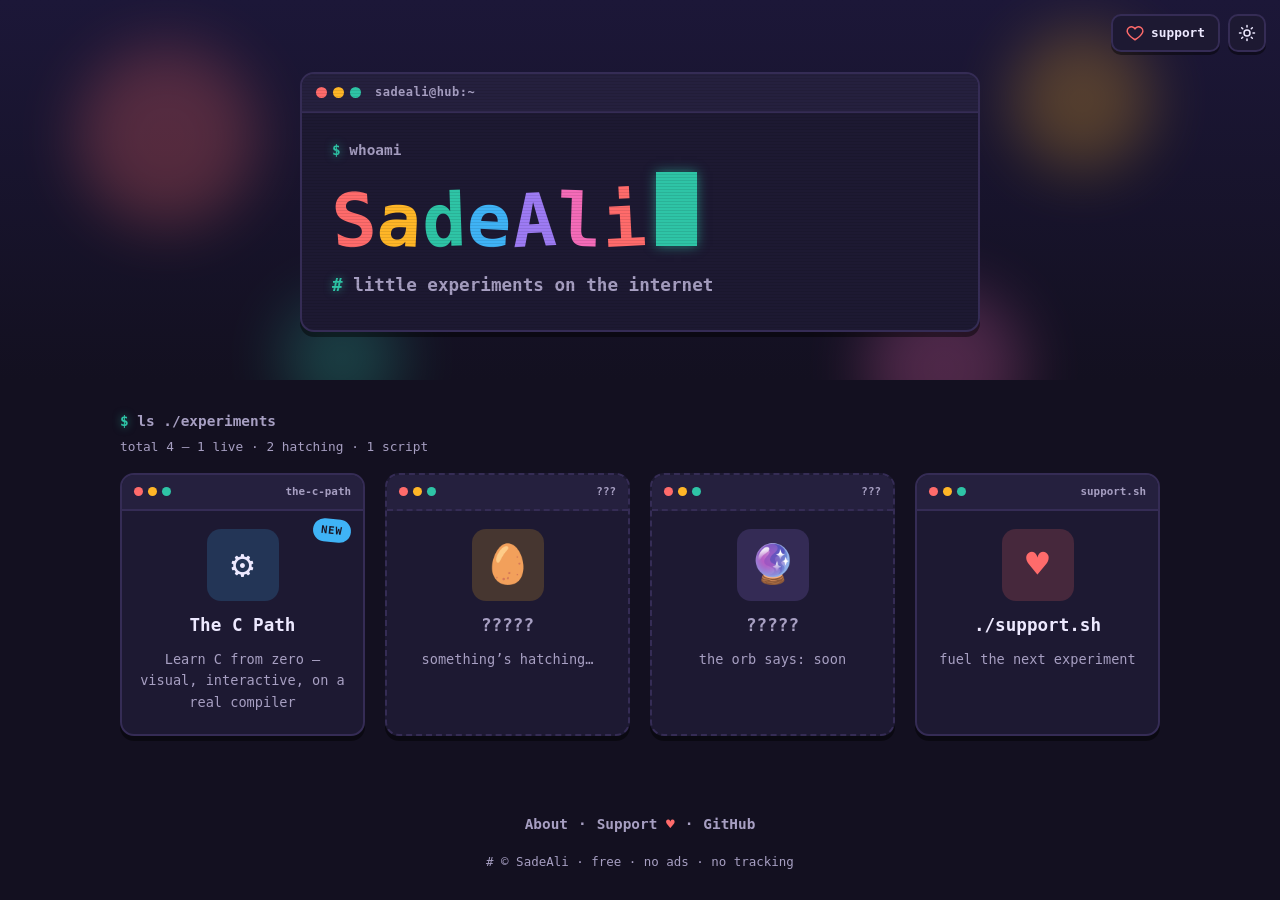
==== commit bf52ab89: "Terminal polish + donation groundwork: typed whoami intro, ls output, costs.txt, goal meter Theme: s" ====
--- a/index.html
+++ b/index.html
@@ -23,6 +23,9 @@
 <link rel="stylesheet" href="css/style.css">
 <script>
 (function(){var t=null;try{t=localStorage.getItem('sadeali-theme');}catch(e){}document.documentElement.dataset.theme=(t==='light')?'light':'dark';})();
+/* Typed `whoami` intro: once per session, JS-on, motion allowed. main.js
+   plays it; the timeout is a failsafe so the hero can never stay hidden. */
+(function(){try{if(!matchMedia('(prefers-reduced-motion: reduce)').matches&&!sessionStorage.getItem('sadeali-typed')){setTimeout(function(){document.documentElement.classList.remove('typing');},2500);document.documentElement.classList.add('typing');sessionStorage.setItem('sadeali-typed','1');}}catch(e){}})();
 </script>
 <script type="application/ld+json">
 {
@@ -41,6 +44,7 @@
   <div class="corner-controls">
     <a class="iconbtn heartbtn" href="support/" title="Support this site" aria-label="Support this site">
       <svg viewBox="0 0 24 24" width="18" height="18" aria-hidden="true"><path d="M12 21s-7.5-4.6-9.7-9A5.4 5.4 0 0 1 12 6.6 5.4 5.4 0 0 1 21.7 12c-2.2 4.4-9.7 9-9.7 9Z" stroke="currentColor" stroke-width="2" fill="none" stroke-linejoin="round"/></svg>
+      <span class="heartlabel" aria-hidden="true">support</span>
     </a>
     <button class="iconbtn" id="themeToggle" aria-label="Toggle light or dark theme" title="Toggle theme" hidden>
       <svg class="ic-moon" viewBox="0 0 24 24" width="18" height="18" aria-hidden="true"><path d="M21 12.8A9 9 0 1 1 11.2 3a7 7 0 0 0 9.8 9.8Z" stroke="currentColor" stroke-width="2" fill="none" stroke-linejoin="round"/></svg>
@@ -51,7 +55,7 @@
   <div class="term hero-term">
     <div class="term-bar" aria-hidden="true"><i class="dot d1"></i><i class="dot d2"></i><i class="dot d3"></i><span class="term-title">sadeali@hub:~</span></div>
     <div class="term-body">
-      <p class="promptline" aria-hidden="true"><span class="prompt">$</span> whoami</p>
+      <p class="promptline" aria-hidden="true"><span class="prompt">$</span> <span id="typedCmd">whoami</span></p>
       <h1 class="wordmark" aria-label="SadeAli"><span aria-hidden="true">S</span><span aria-hidden="true">a</span><span aria-hidden="true">d</span><span aria-hidden="true">e</span><span aria-hidden="true">A</span><span aria-hidden="true">l</span><span aria-hidden="true">i</span><span class="cursor" aria-hidden="true"></span></h1>
       <p class="tagline"><span class="comment-hash" aria-hidden="true"># </span>little experiments on the internet</p>
     </div>
@@ -61,6 +65,7 @@
 <main id="projects">
   <div class="gridwrap">
     <p class="promptline lsline" aria-hidden="true"><span class="prompt">$</span> ls ./experiments</p>
+    <p class="lsout" aria-hidden="true">total 4 — 1 live · 2 hatching · 1 script</p>
     <ul class="grid" aria-label="Projects">
       <li>
         <a class="card accent-sky" href="https://waytoc.sadeali.com/">
@@ -68,7 +73,7 @@
           <span class="badge">NEW</span>
           <span class="card-icon" aria-hidden="true">⚙️</span>
           <h2 class="card-title">The C Path</h2>
-          <p class="card-tagline">Learn C from zero, visually — interactive lessons on a real compiler</p>
+          <p class="card-tagline">Learn C from zero — visual, interactive, on a real compiler</p>
         </a>
       </li>
       <li>
@@ -92,7 +97,7 @@
           <span class="card-bar" aria-hidden="true"><i class="dot d1"></i><i class="dot d2"></i><i class="dot d3"></i><span class="card-slug">support.sh</span></span>
           <span class="card-icon" aria-hidden="true">♥</span>
           <h2 class="card-title">./support.sh</h2>
-          <p class="card-tagline">keep the experiments running</p>
+          <p class="card-tagline">fuel the next experiment</p>
         </a>
       </li>
     </ul>
--- a/css/style.css
+++ b/css/style.css
@@ -7,6 +7,7 @@
    ============================================================ */
 
 :root {
+  color-scheme: dark;
   --bg: #131020;
   --card: #1D1932;
   --ink: #EDE9FF;
@@ -29,6 +30,7 @@
 
 /* Paper terminal (light) — chosen via the toggle. */
 :root[data-theme="light"] {
+  color-scheme: light;
   --bg: #FDF6EC;
   --card: #FFFFFF;
   --ink: #2B2440;
@@ -42,12 +44,21 @@
   --prompt: #0F7A63; /* mint darkened to pass AA on cream (4.9:1) */
 }
 
-.accent-coral { --accent: var(--coral); }
-.accent-sunny { --accent: var(--sunny); }
-.accent-mint { --accent: var(--mint); }
-.accent-sky { --accent: var(--sky); }
-.accent-lilac { --accent: var(--lilac); }
-.accent-bubblegum { --accent: var(--bubblegum); }
+/* --accent-ink is the accent as *text*: same hue, deepened in light mode
+   to clear contrast minimums on the cream background. */
+.accent-coral { --accent: var(--coral); --accent-ink: var(--coral); }
+.accent-sunny { --accent: var(--sunny); --accent-ink: var(--sunny); }
+.accent-mint { --accent: var(--mint); --accent-ink: var(--mint); }
+.accent-sky { --accent: var(--sky); --accent-ink: var(--sky); }
+.accent-lilac { --accent: var(--lilac); --accent-ink: var(--lilac); }
+.accent-bubblegum { --accent: var(--bubblegum); --accent-ink: var(--bubblegum); }
+/* Verified ≥4.5:1 on the card-bar tint (#F7F3EC), where the slug lives. */
+:root[data-theme="light"] .accent-coral { --accent-ink: #C42F2F; }
+:root[data-theme="light"] .accent-sunny { --accent-ink: #8F5F00; }
+:root[data-theme="light"] .accent-mint { --accent-ink: #0F7A63; }
+:root[data-theme="light"] .accent-sky { --accent-ink: #1A73AD; }
+:root[data-theme="light"] .accent-lilac { --accent-ink: #7146DB; }
+:root[data-theme="light"] .accent-bubblegum { --accent-ink: #B62965; }
 
 * { box-sizing: border-box; }
 
@@ -55,7 +66,10 @@
    (UA stylesheets don't always apply it with !important). */
 [hidden] { display: none !important; }
 
-html { height: 100%; }
+html { height: 100%; scrollbar-color: var(--muted) var(--bg); }
+
+/* Selecting text inverts it, like a real terminal. */
+::selection { background: var(--prompt); color: var(--bg); }
 
 body {
   margin: 0;
@@ -65,6 +79,9 @@
   background: var(--bg);
   color: var(--ink);
   font-family: ui-monospace, "Cascadia Code", "JetBrains Mono", "Fira Code", "Source Code Pro", Menlo, Consolas, "DejaVu Sans Mono", monospace;
+  /* Terminal cells: no ligatures, digits all the same width. */
+  font-variant-ligatures: none;
+  font-variant-numeric: tabular-nums lining-nums;
   line-height: 1.6;
   -webkit-font-smoothing: antialiased;
 }
@@ -91,6 +108,7 @@
 /* ===== Terminal window component ===== */
 
 .term {
+  position: relative;
   background: var(--card);
   border: 2px solid var(--line);
   border-radius: 14px;
@@ -99,6 +117,17 @@
   text-align: left;
 }
 
+/* Faint CRT scanlines over terminal windows (dark mode only). */
+.term::after {
+  content: "";
+  position: absolute;
+  inset: 0;
+  border-radius: inherit;
+  pointer-events: none;
+  background: repeating-linear-gradient(0deg, transparent 0 2px, rgba(0, 0, 0, 0.09) 2px 3px);
+}
+:root[data-theme="light"] .term::after { display: none; }
+
 .term-bar {
   display: flex;
   align-items: center;
@@ -129,7 +158,14 @@
   font-weight: 700;
   color: var(--muted);
 }
-.prompt { color: var(--prompt); font-weight: 900; }
+.prompt { color: var(--prompt); font-weight: 900; user-select: none; /* copying a command never grabs the $ */ }
+
+/* Soft phosphor glow on prompt glyphs — dark mode only; paper doesn't glow. */
+.prompt, .comment-hash { text-shadow: 0 0 9px color-mix(in srgb, currentColor 55%, transparent); }
+.cursor { box-shadow: 0 0 11px color-mix(in srgb, var(--prompt) 60%, transparent); }
+:root[data-theme="light"] .prompt,
+:root[data-theme="light"] .comment-hash { text-shadow: none; }
+:root[data-theme="light"] .cursor { box-shadow: none; }
 
 .term-output { margin: 0 0 14px; font-size: 0.9rem; color: var(--muted); }
 
@@ -167,11 +203,18 @@
   color: var(--ink);
   cursor: pointer;
   padding: 0;
+  text-decoration: none;
   box-shadow: 0 3px 0 var(--shadow);
   transition: transform 0.15s ease, box-shadow 0.15s ease;
 }
 .iconbtn:hover { transform: translateY(-2px); box-shadow: 0 5px 0 var(--shadow); }
 .iconbtn:active { transform: translateY(1px); box-shadow: 0 1px 0 var(--shadow); }
+
+/* The corner heart is a pill with a label on wide screens — a bare icon
+   is too easy to scroll past for the one button that pays the bills. */
+.heartbtn { width: auto; padding: 0 13px; gap: 7px; }
+.heartbtn svg { color: var(--coral); }
+.heartlabel { font-size: 0.8rem; font-weight: 800; }
 
 .heartbtn svg { animation: heartbeat 2.6s ease-in-out infinite; }
 @keyframes heartbeat {
@@ -275,13 +318,21 @@
 }
 .comment-hash { color: var(--prompt); font-weight: 900; }
 
+/* Typed-out `whoami` intro. The .typing class exists only when JS is on,
+   motion is allowed, and it hasn't played this session (set in <head>);
+   main.js types the command and removes the class to reveal the output. */
+.wordmark, .tagline { transition: opacity 0.35s ease, transform 0.35s ease; }
+.tagline { transition-delay: 0.12s; }
+.typing .wordmark, .typing .tagline { opacity: 0; transform: translateY(6px); transition: none; }
+
 /* ===== Project grid ===== */
 
 main { flex: 1; width: 100%; }
 
-.gridwrap { max-width: 980px; margin: 0 auto; padding: 30px 20px 20px; }
-
-.lsline { margin: 0 0 16px; }
+.gridwrap { max-width: 1080px; margin: 0 auto; padding: 30px 20px 20px; }
+
+.lsline { margin: 0 0 4px; }
+.lsout { margin: 0 0 16px; font-size: 0.8rem; color: var(--muted); }
 
 .grid {
   list-style: none;
@@ -344,6 +395,7 @@
   border-color: var(--accent);
   box-shadow: 0 9px 0 var(--shadow), 0 0 26px color-mix(in srgb, var(--accent) 30%, transparent);
 }
+a.card:hover .card-slug, a.card:focus-visible .card-slug { color: var(--accent-ink); }
 
 .card-icon {
   display: grid;
@@ -481,6 +533,26 @@
   border-radius: 10px;
 }
 
+/* Terminal-output blocks on /support: the costs.txt receipt and the
+   goal meter. Real numbers, monospace dot leaders. */
+.costs {
+  margin: 12px 0;
+  padding: 13px 16px;
+  font-family: inherit;
+  font-size: 0.88rem;
+  line-height: 1.9;
+  color: var(--ink);
+  background: color-mix(in srgb, var(--line) 22%, var(--card));
+  border: 2px solid var(--line);
+  border-radius: 10px;
+  overflow-x: auto;
+}
+.costs .ok { color: var(--prompt); font-weight: 700; }
+.costs .dim { color: var(--muted); }
+
+.goalbar { letter-spacing: 0.06em; }
+.goalbar .fill { color: var(--prompt); }
+
 .supporters { list-style: none; padding: 0; display: flex; flex-wrap: wrap; gap: 10px; }
 .supporters li {
   padding: 7px 13px;
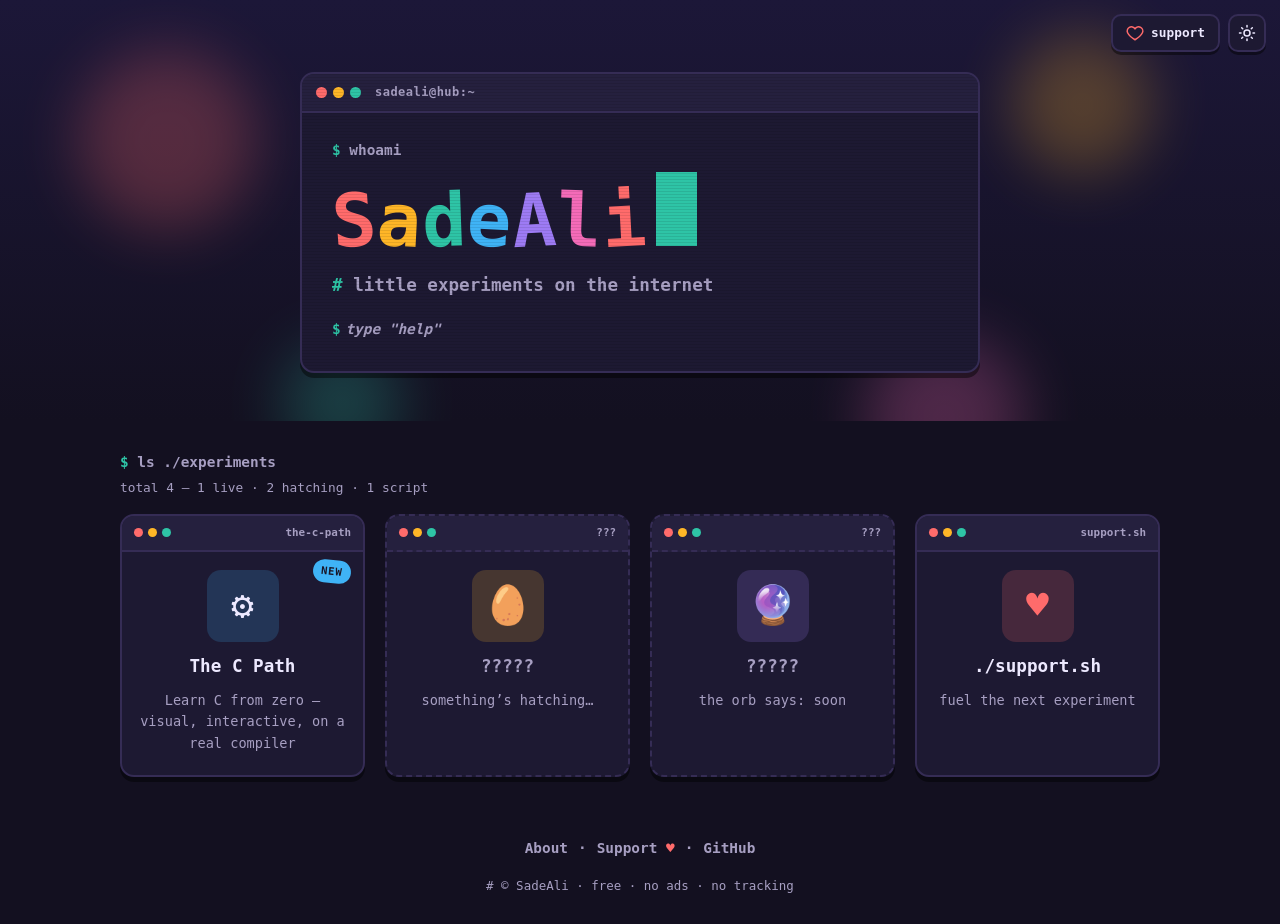
==== commit 999165b7: "Hero shell easter egg; drop the phosphor glow The hero terminal is now a real shell (help, ls, open " ====
--- a/index.html
+++ b/index.html
@@ -58,6 +58,12 @@
       <p class="promptline" aria-hidden="true"><span class="prompt">$</span> <span id="typedCmd">whoami</span></p>
       <h1 class="wordmark" aria-label="SadeAli"><span aria-hidden="true">S</span><span aria-hidden="true">a</span><span aria-hidden="true">d</span><span aria-hidden="true">e</span><span aria-hidden="true">A</span><span aria-hidden="true">l</span><span aria-hidden="true">i</span><span class="cursor" aria-hidden="true"></span></h1>
       <p class="tagline"><span class="comment-hash" aria-hidden="true"># </span>little experiments on the internet</p>
+      <div class="shell" id="shell" hidden>
+        <div id="shellOut" class="shell-out" role="log" aria-live="polite" aria-label="Terminal output" tabindex="0"></div>
+        <form class="shell-form">
+          <p class="promptline shell-line"><span class="prompt" aria-hidden="true">$</span> <input id="shellIn" class="shell-in" type="text" autocomplete="off" autocapitalize="none" spellcheck="false" enterkeyhint="go" aria-label="Terminal input — type help and press Enter" placeholder="type &quot;help&quot;"></p>
+        </form>
+      </div>
     </div>
   </div>
 </header>
@@ -118,5 +124,6 @@
 
 <script src="js/support-config.js"></script>
 <script src="js/main.js"></script>
+<script src="js/terminal.js"></script>
 </body>
 </html>
--- a/css/style.css
+++ b/css/style.css
@@ -160,13 +160,6 @@
 }
 .prompt { color: var(--prompt); font-weight: 900; user-select: none; /* copying a command never grabs the $ */ }
 
-/* Soft phosphor glow on prompt glyphs — dark mode only; paper doesn't glow. */
-.prompt, .comment-hash { text-shadow: 0 0 9px color-mix(in srgb, currentColor 55%, transparent); }
-.cursor { box-shadow: 0 0 11px color-mix(in srgb, var(--prompt) 60%, transparent); }
-:root[data-theme="light"] .prompt,
-:root[data-theme="light"] .comment-hash { text-shadow: none; }
-:root[data-theme="light"] .cursor { box-shadow: none; }
-
 .term-output { margin: 0 0 14px; font-size: 0.9rem; color: var(--muted); }
 
 .cursor {
@@ -629,3 +622,25 @@
   .card-tagline { font-size: 0.78rem; }
   .badge { top: 38px; }
 }
+
+/* ===== Interactive hero shell ===== */
+
+.shell { margin-top: 14px; }
+.shell-out { max-height: 180px; overflow-y: auto; }
+.shell-form { margin: 0; }
+.shell-line-out { margin: 2px 0; font-size: 0.88rem; font-weight: 600; color: var(--muted); white-space: pre-wrap; }
+.shell-line-out.cmd { color: var(--ink); font-weight: 700; }
+.shell-line-out a { color: var(--link); font-weight: 700; }
+.shell-line { display: flex; align-items: baseline; gap: 0.55ch; margin: 4px 0 0; }
+.shell-in {
+  flex: 1;
+  min-width: 0;
+  padding: 0;
+  font: inherit;
+  color: var(--ink);
+  background: transparent;
+  border: 0;
+  outline: none;
+  caret-color: var(--prompt);
+}
+.shell-in::placeholder { color: var(--muted); opacity: 1; font-style: italic; }
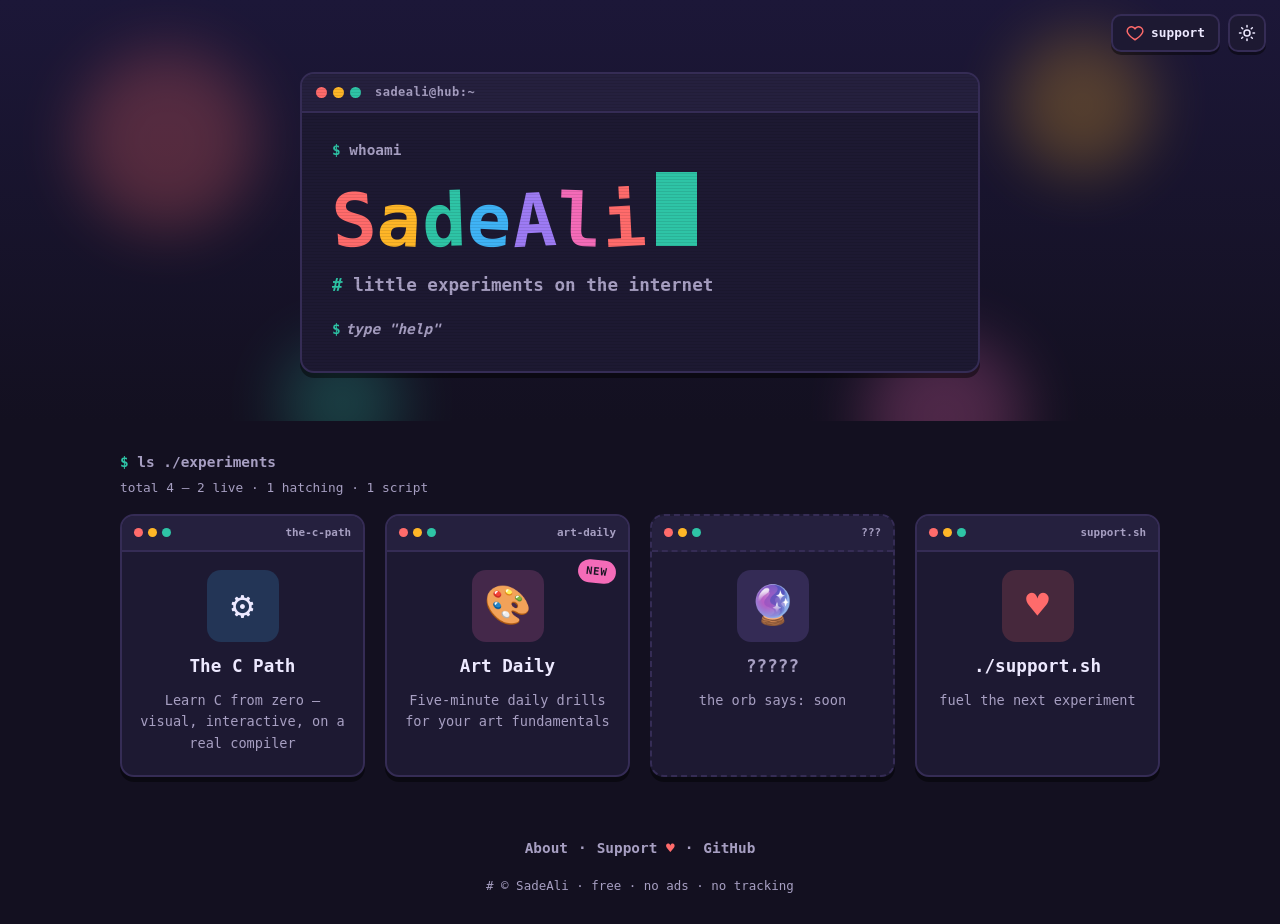
==== commit d152421b: "Hub: hatch the Art Daily card + shell destination; gate grid entry animation on reduced-motion Co-Au" ====
--- a/index.html
+++ b/index.html
@@ -71,24 +71,24 @@
 <main id="projects">
   <div class="gridwrap">
     <p class="promptline lsline" aria-hidden="true"><span class="prompt">$</span> ls ./experiments</p>
-    <p class="lsout" aria-hidden="true">total 4 — 1 live · 2 hatching · 1 script</p>
+    <p class="lsout" aria-hidden="true">total 4 — 2 live · 1 hatching · 1 script</p>
     <ul class="grid" aria-label="Projects">
       <li>
         <a class="card accent-sky" href="https://waytoc.sadeali.com/">
           <span class="card-bar" aria-hidden="true"><i class="dot d1"></i><i class="dot d2"></i><i class="dot d3"></i><span class="card-slug">the-c-path</span></span>
-          <span class="badge">NEW</span>
           <span class="card-icon" aria-hidden="true">⚙️</span>
           <h2 class="card-title">The C Path</h2>
           <p class="card-tagline">Learn C from zero — visual, interactive, on a real compiler</p>
         </a>
       </li>
       <li>
-        <div class="card card-soon accent-sunny">
-          <span class="card-bar" aria-hidden="true"><i class="dot d1"></i><i class="dot d2"></i><i class="dot d3"></i><span class="card-slug">???</span></span>
-          <span class="card-icon" aria-hidden="true">🥚</span>
-          <h2 class="card-title">?????</h2>
-          <p class="card-tagline">something’s hatching…</p>
-        </div>
+        <a class="card accent-bubblegum" href="https://artdaily.sadeali.com/">
+          <span class="card-bar" aria-hidden="true"><i class="dot d1"></i><i class="dot d2"></i><i class="dot d3"></i><span class="card-slug">art-daily</span></span>
+          <span class="badge">NEW</span>
+          <span class="card-icon" aria-hidden="true">🎨</span>
+          <h2 class="card-title">Art Daily</h2>
+          <p class="card-tagline">Five-minute daily drills for your art fundamentals</p>
+        </a>
       </li>
       <li>
         <div class="card card-soon accent-lilac">
--- a/css/style.css
+++ b/css/style.css
@@ -336,12 +336,17 @@
   gap: 20px;
 }
 
-.grid > li { animation: rise 0.5s ease backwards; }
-.grid > li:nth-child(2) { animation-delay: 0.07s; }
-.grid > li:nth-child(3) { animation-delay: 0.14s; }
-.grid > li:nth-child(4) { animation-delay: 0.21s; }
-.grid > li:nth-child(5) { animation-delay: 0.28s; }
-.grid > li:nth-child(6) { animation-delay: 0.35s; }
+/* Entry rise is gated on no-preference (not just flattened): with a
+   backwards fill, any agent that suspends animation clocks would
+   otherwise hold the cards at opacity 0. */
+@media (prefers-reduced-motion: no-preference) {
+  .grid > li { animation: rise 0.5s ease backwards; }
+  .grid > li:nth-child(2) { animation-delay: 0.07s; }
+  .grid > li:nth-child(3) { animation-delay: 0.14s; }
+  .grid > li:nth-child(4) { animation-delay: 0.21s; }
+  .grid > li:nth-child(5) { animation-delay: 0.28s; }
+  .grid > li:nth-child(6) { animation-delay: 0.35s; }
+}
 
 @keyframes rise {
   from { opacity: 0; transform: translateY(14px); }
